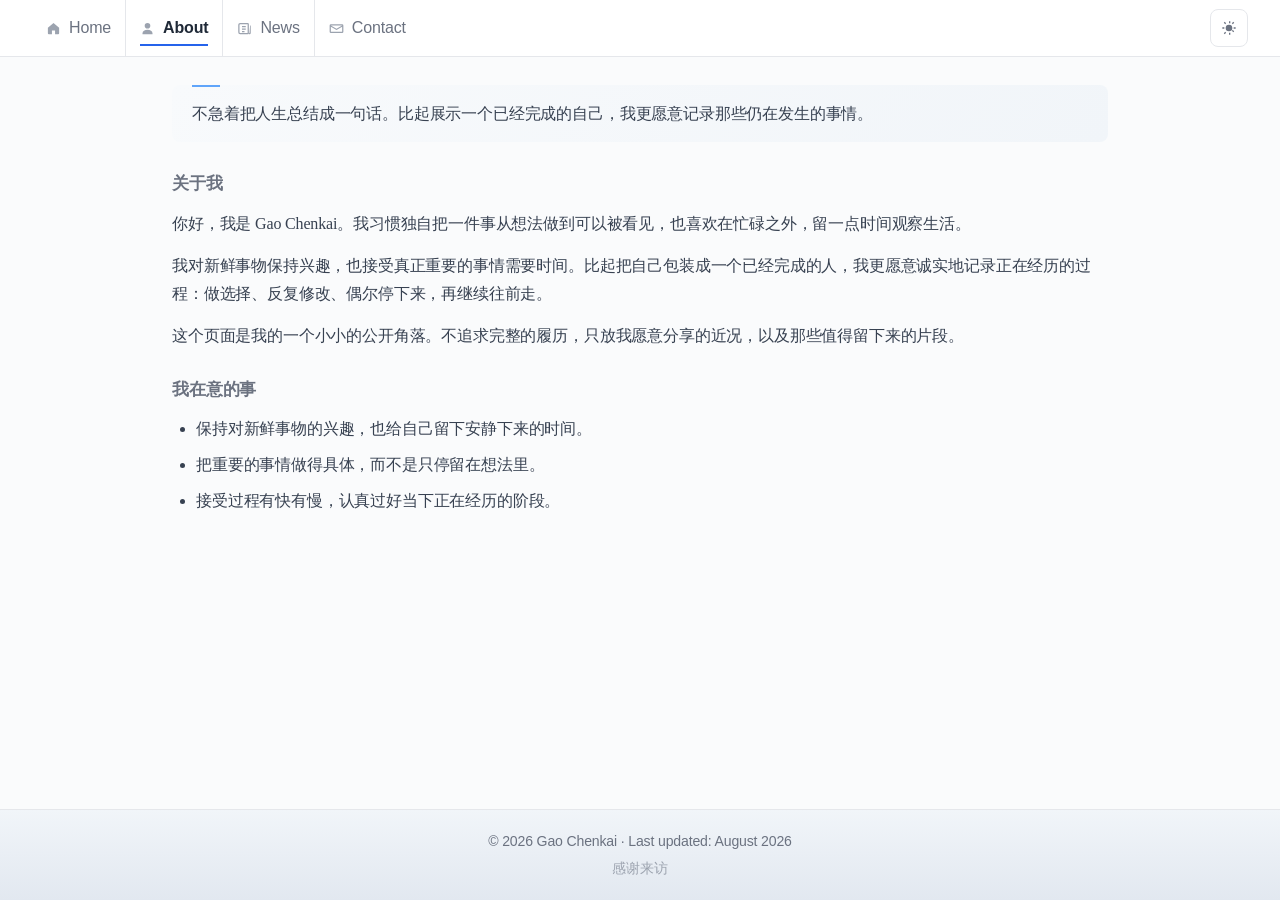
==== about.html @ 9550c08e "feat: add GitHub activity dashboard" ====
<!DOCTYPE html>
<html lang="zh-CN" data-theme="light">
<head>
    <meta charset="UTF-8">
    <meta name="viewport" content="width=device-width, initial-scale=1.0">
    <title>About | Gao Chenkai</title>
    <meta name="description" content="Gao Chenkai 的个人介绍。">
    <link rel="icon" href="images/profile.jpg" type="image/jpeg">
    <link rel="stylesheet" href="profile.css">
</head>
<body>
    <svg class="icon-sprite" aria-hidden="true" focusable="false">
        <symbol id="icon-home" viewBox="0 0 24 24"><path d="M3 10.8 12 3l9 7.8v8.7a1.5 1.5 0 0 1-1.5 1.5h-5v-6h-5v6h-5A1.5 1.5 0 0 1 3 19.5v-8.7Z"/></symbol>
        <symbol id="icon-user" viewBox="0 0 24 24"><path d="M12 12a4.5 4.5 0 1 0 0-9 4.5 4.5 0 0 0 0 9Zm0 2c-4.4 0-8 2.4-8 5.4V21h16v-1.6c0-3-3.6-5.4-8-5.4Z"/></symbol>
        <symbol id="icon-mail" viewBox="0 0 24 24"><path d="M3 5h18a2 2 0 0 1 2 2v10a2 2 0 0 1-2 2H3a2 2 0 0 1-2-2V7a2 2 0 0 1 2-2Zm9 7.2L21 7H3l9 5.2ZM3 9.3V17h18V9.3l-9 5.2-9-5.2Z"/></symbol>
        <symbol id="icon-github" viewBox="0 0 24 24"><path d="M12 2a10 10 0 0 0-3.2 19.5c.5.1.7-.2.7-.5v-1.8c-2.8.6-3.4-1.2-3.4-1.2-.5-1.2-1.1-1.5-1.1-1.5-.9-.6.1-.6.1-.6 1 0 1.5 1 1.5 1 .9 1.5 2.3 1.1 2.9.8.1-.6.4-1.1.7-1.3-2.2-.3-4.5-1.1-4.5-4.9 0-1.1.4-2 1-2.7-.1-.3-.4-1.3.1-2.7 0 0 .8-.3 2.8 1a9.7 9.7 0 0 1 5.1 0c2-1.3 2.8-1 2.8-1 .5 1.4.2 2.4.1 2.7.6.7 1 1.6 1 2.7 0 3.8-2.3 4.6-4.5 4.9.4.3.7.9.7 1.8V21c0 .3.2.6.7.5A10 10 0 0 0 12 2Z"/></symbol>
        <symbol id="icon-news" viewBox="0 0 24 24"><path d="M5 3h12a2 2 0 0 1 2 2v14a2 2 0 0 1-2 2H5a3 3 0 0 1-3-3V6a3 3 0 0 1 3-3Zm0 2a1 1 0 0 0-1 1v12a1 1 0 0 0 1 1h12V5H5Zm3 3h6v2H8V8Zm0 4h6v2H8v-2Zm0 4h4v2H8v-2ZM21 7h1v12a2 2 0 0 1-2 2h-1v-2h1a0 0 0 0 0 0V7h1Z"/></symbol>
        <symbol id="icon-sun" viewBox="0 0 24 24"><path d="M12 7a5 5 0 1 0 0 10 5 5 0 0 0 0-10Zm0-5h2v3h-2V2Zm0 17h2v3h-2v-3ZM2 11h3v2H2v-2Zm17 0h3v2h-3v-2ZM4.2 4.2l1.4-1.4 2.1 2.1-1.4 1.4-2.1-2.1Zm12.1 12.1 1.4-1.4 2.1 2.1-1.4 1.4-2.1-2.1ZM4.2 19.8l2.1-2.1 1.4 1.4-2.1 2.1-1.4-1.4Zm12.1-14.9 2.1-2.1 1.4 1.4-2.1 2.1-1.4-1.4Z"/></symbol>
        <symbol id="icon-moon" viewBox="0 0 24 24"><path d="M20.4 15.2A8.7 8.7 0 0 1 8.8 3.6 9 9 0 1 0 20.4 15.2Z"/></symbol>
        <symbol id="icon-menu" viewBox="0 0 24 24"><path d="M3 5h18v2H3V5Zm0 6h18v2H3v-2Zm0 6h18v2H3v-2Z"/></symbol>
    </svg>

    <header class="masthead">
        <div class="masthead-inner">
            <nav class="site-nav" aria-label="主导航">
                <ul class="nav-links" id="primary-nav">
                    <li><a href="index.html"><svg class="icon" aria-hidden="true"><use href="#icon-home"></use></svg><span>Home</span></a></li>
                    <li><a class="is-active" href="about.html"><svg class="icon" aria-hidden="true"><use href="#icon-user"></use></svg><span>About</span></a></li>
                    <li><a href="news.html"><svg class="icon" aria-hidden="true"><use href="#icon-news"></use></svg><span>News</span></a></li>
                    <li><a href="contact.html"><svg class="icon" aria-hidden="true"><use href="#icon-mail"></use></svg><span>Contact</span></a></li>
                </ul>
                <div class="control-buttons">
                    <button class="control-btn" id="theme-toggle" type="button" aria-label="切换主题" aria-pressed="false"><svg class="icon" aria-hidden="true"><use id="theme-icon" href="#icon-sun"></use></svg></button>
                    <button class="nav-toggle" id="nav-toggle" type="button" aria-label="打开导航" aria-expanded="false" aria-controls="primary-nav"><svg class="icon" aria-hidden="true"><use href="#icon-menu"></use></svg></button>
                </div>
            </nav>
        </div>
    </header>

    <div class="internal-shell">
        <main class="internal-main">
            <div class="internal-callout">不急着把人生总结成一句话。比起展示一个已经完成的自己，我更愿意记录那些仍在发生的事情。</div>
            <section class="internal-section">
                <h1 class="internal-section-title">关于我</h1>
                <p class="internal-copy">你好，我是 Gao Chenkai。我习惯独自把一件事从想法做到可以被看见，也喜欢在忙碌之外，留一点时间观察生活。</p>
                <p class="internal-copy">我对新鲜事物保持兴趣，也接受真正重要的事情需要时间。比起把自己包装成一个已经完成的人，我更愿意诚实地记录正在经历的过程：做选择、反复修改、偶尔停下来，再继续往前走。</p>
                <p class="internal-copy">这个页面是我的一个小小的公开角落。不追求完整的履历，只放我愿意分享的近况，以及那些值得留下来的片段。</p>
            </section>
            <section class="internal-section">
                <h2 class="internal-section-title">我在意的事</h2>
                <ul class="quiet-list">
                    <li>保持对新鲜事物的兴趣，也给自己留下安静下来的时间。</li>
                    <li>把重要的事情做得具体，而不是只停留在想法里。</li>
                    <li>接受过程有快有慢，认真过好当下正在经历的阶段。</li>
                </ul>
            </section>
        </main>
    </div>

    <footer class="footer">
        <p>&copy; 2026 Gao Chenkai · Last updated: August 2026</p>
        <p>感谢来访</p>
    </footer>

    <script src="js/animations.js" defer></script>
</body>
</html>
---- profile.css ----
*, *::before, *::after { box-sizing: border-box; }

:root {
    --body-bg: #fafbfc;
    --masthead-bg: rgba(255, 255, 255, 0.95);
    --footer-bg: linear-gradient(180deg, #f1f5f9 0%, #e2e8f0 100%);
    --surface: #ffffff;
    --news-bg: linear-gradient(135deg, #f8fafc 0%, #f1f5f9 100%);
    --text: #1f2937;
    --body-text: #374151;
    --muted: #6b7280;
    --faint: #9ca3af;
    --link: #1d4ed8;
    --link-hover: #1e40af;
    --border: #e5e7eb;
    --avatar-bg: #ffffff;
    --github-panel: #ffffff;
    --github-subtle: #f6f8fa;
    --github-line: #d0d7de;
    --github-icon: #57606a;
    --contribution-0: #ebedf0;
    --contribution-1: #9be9a8;
    --contribution-2: #40c463;
    --contribution-3: #30a14e;
    --contribution-4: #216e39;
    --shadow-sm: 0 1px 2px rgb(0 0 0 / 0.05);
    --radius: 8px;
}

html[data-theme="dark"] {
    --body-bg: #111827;
    --masthead-bg: rgba(17, 24, 39, 0.96);
    --footer-bg: linear-gradient(180deg, #1f2937 0%, #111827 100%);
    --surface: #1f2937;
    --news-bg: linear-gradient(135deg, #1f2937 0%, #243244 100%);
    --text: #f3f4f6;
    --body-text: #d1d5db;
    --muted: #9ca3af;
    --faint: #6b7280;
    --link: #93c5fd;
    --link-hover: #bfdbfe;
    --border: #374151;
    --avatar-bg: #1f2937;
    --github-panel: #0d1117;
    --github-subtle: #161b22;
    --github-line: #30363d;
    --github-icon: #8b949e;
    --contribution-0: #161b22;
    --contribution-1: #0e4429;
    --contribution-2: #006d32;
    --contribution-3: #26a641;
    --contribution-4: #39d353;
    --shadow-sm: 0 1px 2px rgb(0 0 0 / 0.2);
}

html { scroll-behavior: smooth; }

body {
    min-width: 320px;
    min-height: 100vh;
    margin: 0;
    background: var(--body-bg);
    color: var(--text);
    font-family: "IBM Plex Sans", -apple-system, BlinkMacSystemFont, "Segoe UI", sans-serif;
    font-size: 16px;
    line-height: 1.65;
    letter-spacing: -0.01em;
    display: flex;
    flex-direction: column;
    -webkit-font-smoothing: antialiased;
    transition: background-color 0.2s ease, color 0.2s ease;
}

a {
    color: var(--link);
    text-decoration-thickness: 1px;
    text-underline-offset: 3px;
}

a:hover { color: var(--link-hover); }
button { font: inherit; }

.icon-sprite {
    position: absolute;
    width: 0;
    height: 0;
    overflow: hidden;
}

.icon {
    width: 1em;
    height: 1em;
    flex: 0 0 auto;
    fill: currentColor;
}

.masthead {
    position: sticky;
    top: 0;
    z-index: 10;
    border-bottom: 1px solid var(--border);
    background: var(--masthead-bg);
    backdrop-filter: blur(10px);
    -webkit-backdrop-filter: blur(10px);
    flex: 0 0 auto;
}

.masthead-inner,
.page-shell {
    width: min(calc(100% - 32px), 1216px);
    margin: 0 auto;
}

.site-nav {
    min-height: 56px;
    display: flex;
    align-items: center;
    justify-content: space-between;
}

.nav-links {
    display: flex;
    align-items: stretch;
    min-height: 56px;
    margin: 0;
    padding: 0;
    list-style: none;
}

.nav-links li + li { border-left: 1px solid var(--border); }

.nav-links a {
    position: relative;
    display: inline-flex;
    align-items: center;
    gap: 8px;
    min-height: 56px;
    padding: 0 14px;
    color: var(--muted);
    font-size: 16px;
    text-decoration: none;
    transition: color 0.2s ease;
}

.nav-links a:hover,
.nav-links a.is-active { color: var(--text); }
.nav-links a.is-active { font-weight: 600; }

.nav-links a::after {
    position: absolute;
    right: 14px;
    bottom: 10px;
    left: 14px;
    height: 2px;
    background: #2563eb;
    content: "";
    opacity: 0;
    transform: scaleX(0);
    transform-origin: center;
    transition: transform 0.28s cubic-bezier(0.22, 1, 0.36, 1), opacity 0.2s ease;
}

.nav-links a:hover::after,
.nav-links a.is-active::after {
    opacity: 1;
    transform: scaleX(1);
}

.nav-links .icon { width: 15px; height: 15px; color: var(--faint); }

.control-buttons { display: flex; align-items: center; gap: 8px; }

.control-btn,
.nav-toggle {
    display: inline-flex;
    width: 38px;
    height: 38px;
    align-items: center;
    justify-content: center;
    border: 1px solid var(--border);
    border-radius: var(--radius);
    background: var(--surface);
    color: var(--muted);
    cursor: pointer;
    transition: color 0.2s ease, border-color 0.2s ease, background-color 0.2s ease;
}

.control-btn:hover,
.nav-toggle:hover { border-color: #9ca3af; color: var(--text); }
.nav-toggle { display: none; }

.page-shell {
    display: grid;
    grid-template-columns: 260px minmax(0, 900px);
    gap: 56px;
    padding-top: 48px;
    padding-bottom: 24px;
    flex: 1 0 auto;
}

.sidebar { min-width: 0; }

.avatar {
    display: block;
    width: 200px;
    height: 200px;
    margin: 0 0 14px;
    border: 2px solid var(--border);
    border-radius: 50%;
    background: var(--avatar-bg);
    object-fit: cover;
    filter: none;
}

.profile-name {
    margin: 0;
    color: var(--text);
    font-size: 1.38rem;
    font-weight: 700;
    line-height: 1.25;
}

.profile-role {
    margin: 5px 0 16px;
    color: var(--muted);
    font-size: 0.94rem;
}

.profile-links {
    display: flex;
    flex-direction: column;
    gap: 10px;
    margin: 0;
    padding: 0 0 20px;
    border-bottom: 1px dashed var(--border);
    list-style: none;
}

.profile-links li,
.profile-links a {
    display: flex;
    align-items: center;
    gap: 10px;
    color: var(--body-text);
    font-size: 0.96rem;
    line-height: 1.4;
}

.profile-links a { text-decoration: none; }
.profile-links a:hover { color: var(--link); }
.profile-links .icon { width: 17px; height: 17px; color: var(--muted); }

.page-content { min-width: 0; }
.content-section { scroll-margin-top: 80px; }

.internal-shell {
    width: min(calc(100% - 32px), 936px);
    margin: 0 auto;
    padding: 28px 0 24px;
    flex: 1 0 auto;
}

.internal-main { min-width: 0; }

.internal-callout {
    position: relative;
    margin: 0 0 30px;
    padding: 15px 20px;
    border-radius: var(--radius);
    background: var(--news-bg);
    color: var(--body-text);
    font-family: Lora, Georgia, "Times New Roman", "Songti SC", serif;
    font-size: 1rem;
    line-height: 1.7;
}

.internal-callout::before {
    position: absolute;
    top: 0;
    left: 20px;
    width: 28px;
    height: 2px;
    background: #60a5fa;
    content: "";
}

.internal-section { margin-top: 28px; }

.internal-section-title {
    margin: 0 0 13px;
    color: var(--muted);
    font-size: 1.05rem;
    font-weight: 600;
    line-height: 1.45;
}

.github-dashboard { margin-top: 2px; }

.github-dashboard-header,
.activity-section-heading {
    display: flex;
    align-items: flex-end;
    justify-content: space-between;
    gap: 20px;
}

.github-kicker {
    margin: 0 0 5px;
    color: var(--link);
    font-size: 0.72rem;
    font-weight: 700;
    letter-spacing: 0.14em;
}

.github-dashboard .internal-section-title {
    margin-bottom: 16px;
    color: var(--text);
    font-size: 1.24rem;
}

.github-profile-link {
    margin-bottom: 17px;
    color: var(--muted);
    font-size: 0.82rem;
    text-decoration: none;
}

.github-profile-link:hover { color: var(--link); }

.contribution-card {
    overflow: hidden;
    border: 1px solid var(--github-line);
    border-radius: 7px;
    background: var(--github-panel);
    box-shadow: var(--shadow-sm);
}

.contribution-card-heading {
    display: flex;
    align-items: flex-start;
    justify-content: space-between;
    gap: 16px;
    padding: 17px 19px 0;
}

.contribution-total {
    margin: 0;
    color: var(--text);
    font-size: 1.05rem;
    font-weight: 600;
}

.contribution-caption,
.contribution-updated {
    margin: 3px 0 0;
    color: var(--muted);
    font-size: 0.78rem;
}

.contribution-updated { white-space: nowrap; }

.contribution-calendar-scroll {
    overflow-x: auto;
    padding: 17px 19px 11px;
    scrollbar-color: var(--github-line) transparent;
}

.contribution-calendar { min-width: 730px; }

.contribution-months {
    position: relative;
    display: block;
    min-width: max-content;
    height: 18px;
    margin-left: 32px;
    color: var(--muted);
    font-size: 0.68rem;
    line-height: 14px;
}

.contribution-months span {
    position: absolute;
    top: 0;
    white-space: nowrap;
}

.contribution-calendar-body {
    display: grid;
    grid-template-columns: 24px max-content;
    gap: 8px;
}

.contribution-weekdays {
    display: grid;
    grid-template-rows: repeat(7, 11px);
    gap: 3px;
    color: var(--muted);
    font-size: 0.65rem;
    line-height: 11px;
    text-align: right;
}

.contribution-grid {
    display: grid;
    grid-template-columns: repeat(var(--week-count, 53), 11px);
    grid-template-rows: repeat(7, 11px);
    grid-auto-flow: column;
    gap: 3px;
    min-width: max-content;
}

.contribution-cell {
    width: 11px;
    height: 11px;
    border: 1px solid rgb(27 31 36 / 0.06);
    border-radius: 2px;
    background: var(--contribution-0);
    cursor: default;
    transition: transform 0.16s ease, outline-color 0.16s ease;
}

.contribution-cell[data-level="1"] { background: var(--contribution-1); }
.contribution-cell[data-level="2"] { background: var(--contribution-2); }
.contribution-cell[data-level="3"] { background: var(--contribution-3); }
.contribution-cell[data-level="4"] { background: var(--contribution-4); }

.contribution-cell:hover {
    outline: 2px solid var(--link);
    outline-offset: 1px;
    transform: scale(1.12);
}

.contribution-legend-row {
    display: flex;
    align-items: center;
    justify-content: space-between;
    gap: 16px;
    padding: 0 19px 16px;
    color: var(--muted);
    font-size: 0.74rem;
}

.contribution-legend-row a { color: var(--muted); }
.contribution-legend-row a:hover { color: var(--link); }

.contribution-legend,
.legend-cells {
    display: inline-flex;
    align-items: center;
    gap: 4px;
}

.legend-cells { margin: 0 5px; }

.legend-cells i {
    display: block;
    width: 10px;
    height: 10px;
    border-radius: 2px;
    background: var(--contribution-0);
}

.legend-cells i[data-level="1"] { background: var(--contribution-1); }
.legend-cells i[data-level="2"] { background: var(--contribution-2); }
.legend-cells i[data-level="3"] { background: var(--contribution-3); }
.legend-cells i[data-level="4"] { background: var(--contribution-4); }

.contribution-overview {
    display: grid;
    grid-template-columns: minmax(0, 1.1fr) minmax(300px, 0.9fr);
    gap: 24px;
    padding: 18px 19px 20px;
    border-top: 1px solid var(--github-line);
    background: var(--github-subtle);
}

.overview-copy h2 {
    margin: 0 0 10px;
    color: var(--text);
    font-size: 0.92rem;
    font-weight: 600;
}

.overview-copy p {
    margin: 0;
    color: var(--body-text);
    font-size: 0.86rem;
    line-height: 1.65;
}

.overview-copy a { font-weight: 600; }

.overview-stat-grid {
    display: grid;
    grid-template-columns: repeat(2, minmax(0, 1fr));
    gap: 8px;
}

.overview-stat {
    display: flex;
    flex-direction: column;
    padding: 9px 11px;
    border: 1px solid var(--github-line);
    border-radius: 5px;
    background: var(--github-panel);
}

.overview-stat strong {
    color: var(--text);
    font-size: 1.05rem;
    line-height: 1.2;
}

.overview-stat span {
    margin-top: 3px;
    color: var(--muted);
    font-size: 0.7rem;
}

.activity-section { margin-top: 38px; }

.activity-section-heading {
    align-items: baseline;
    margin-bottom: 11px;
}

.activity-section-title {
    margin: 0;
    color: var(--text);
    font-size: 1.05rem;
    font-weight: 600;
}

.activity-source {
    color: var(--muted);
    font-size: 0.75rem;
}

.activity-timeline {
    position: relative;
    padding: 2px 0 16px 42px;
}

.activity-timeline::before {
    position: absolute;
    top: 20px;
    bottom: 27px;
    left: 14px;
    width: 2px;
    background: var(--github-line);
    content: "";
}

.timeline-loading {
    padding: 18px 0;
    color: var(--muted);
    font-size: 0.88rem;
}

.timeline-month {
    position: relative;
    display: flex;
    align-items: center;
    gap: 12px;
    margin: 18px 0 13px -42px;
    color: var(--muted);
    font-size: 0.76rem;
    font-weight: 600;
}

.timeline-month:first-child { margin-top: 5px; }

.timeline-month::after {
    height: 1px;
    flex: 1;
    background: var(--github-line);
    content: "";
}

.timeline-entry {
    position: relative;
    margin-bottom: 24px;
}

.timeline-marker {
    position: absolute;
    top: 0;
    left: -42px;
    display: inline-flex;
    width: 30px;
    height: 30px;
    align-items: center;
    justify-content: center;
    border: 1px solid var(--github-line);
    border-radius: 50%;
    background: var(--github-subtle);
    color: var(--github-icon);
    font-size: 0.84rem;
    line-height: 1;
}

.timeline-entry-header {
    display: flex;
    align-items: baseline;
    justify-content: space-between;
    gap: 14px;
    min-height: 30px;
}

.timeline-entry-title {
    color: var(--text);
    font-size: 0.93rem;
    font-weight: 600;
    line-height: 1.45;
}

.timeline-entry-title a { color: var(--text); }
.timeline-entry-title a:hover { color: var(--link); }

.timeline-entry-date {
    flex: 0 0 auto;
    color: var(--muted);
    font-size: 0.72rem;
    white-space: nowrap;
}

.timeline-card {
    margin-top: 8px;
    padding: 14px 16px;
    border: 1px solid var(--github-line);
    border-radius: 6px;
    background: var(--github-panel);
}

.timeline-card-title {
    display: inline-block;
    color: var(--link);
    font-size: 0.98rem;
    font-weight: 600;
    line-height: 1.45;
}

.timeline-card-title:hover { color: var(--link-hover); }

.timeline-card-summary {
    display: -webkit-box;
    overflow: hidden;
    margin: 6px 0 0;
    color: var(--muted);
    font-size: 0.8rem;
    line-height: 1.55;
    -webkit-box-orient: vertical;
    -webkit-line-clamp: 2;
}

.timeline-card-meta {
    display: flex;
    flex-wrap: wrap;
    align-items: center;
    gap: 7px;
    margin-top: 10px;
    color: var(--muted);
    font-size: 0.72rem;
}

.timeline-badge {
    display: inline-flex;
    align-items: center;
    min-height: 20px;
    padding: 1px 7px;
    border: 1px solid var(--github-line);
    border-radius: 999px;
    background: var(--github-subtle);
    color: var(--body-text);
    font-size: 0.7rem;
}

.timeline-badge.is-merged { border-color: #8250df; color: #8250df; }
.timeline-badge.is-open { border-color: #1a7f37; color: #1a7f37; }
.timeline-diff-add { color: #1a7f37; }
.timeline-diff-delete { color: #cf222e; }

.timeline-repository-list,
.timeline-summary-list {
    display: flex;
    flex-direction: column;
    gap: 7px;
    margin: 7px 0 0;
    padding: 0;
    list-style: none;
}

.timeline-repository-row,
.timeline-summary-row {
    display: grid;
    grid-template-columns: minmax(0, 1fr) auto minmax(72px, 108px);
    align-items: center;
    gap: 10px;
    color: var(--body-text);
    font-size: 0.78rem;
}

.timeline-repository-row a,
.timeline-summary-row a { overflow: hidden; text-overflow: ellipsis; white-space: nowrap; }

.timeline-repository-count,
.timeline-summary-count {
    color: var(--muted);
    white-space: nowrap;
}

.timeline-repository-bar {
    height: 6px;
    overflow: hidden;
    border-radius: 999px;
    background: var(--github-line);
}

.timeline-repository-bar span {
    display: block;
    height: 100%;
    border-radius: inherit;
    background: #2da44e;
}

.timeline-summary-count strong {
    margin-right: 3px;
    padding: 1px 5px;
    border-radius: 999px;
    background: #8250df;
    color: #fff;
    font-size: 0.68rem;
}

.activity-more {
    display: block;
    width: 100%;
    padding: 9px 12px;
    border: 1px solid var(--github-line);
    border-radius: 6px;
    background: var(--github-panel);
    color: var(--link);
    cursor: pointer;
    font-size: 0.8rem;
    font-weight: 600;
    transition: background-color 0.2s ease, border-color 0.2s ease;
}

.activity-more:hover { border-color: var(--link); background: var(--github-subtle); }

.internal-copy {
    margin: 0;
    color: var(--body-text);
    font-family: Lora, Georgia, "Times New Roman", "Songti SC", serif;
    font-size: 1rem;
    line-height: 1.75;
}

.internal-copy + .internal-copy { margin-top: 14px; }

.quiet-list {
    display: flex;
    flex-direction: column;
    gap: 9px;
    margin: 0;
    padding-left: 24px;
    color: var(--body-text);
    font-family: Lora, Georgia, "Times New Roman", "Songti SC", serif;
    line-height: 1.7;
}

.event-list {
    display: flex;
    flex-direction: column;
    gap: 12px;
    margin: 0;
    padding: 0;
    list-style: none;
}

.event-card {
    display: grid;
    grid-template-columns: 86px minmax(0, 1fr);
    gap: 16px;
    padding: 15px 18px;
    border: 1px solid var(--border);
    border-radius: var(--radius);
    background: var(--news-bg);
    box-shadow: var(--shadow-sm);
}

.event-date {
    color: var(--muted);
    font-size: 0.86rem;
    white-space: nowrap;
}

.event-card p {
    margin: 0;
    color: var(--body-text);
    font-family: Lora, Georgia, "Times New Roman", "Songti SC", serif;
    line-height: 1.7;
}

.intro {
    margin: 0;
    color: var(--body-text);
    font-family: Lora, Georgia, "Times New Roman", "Songti SC", serif;
    font-size: 1.02rem;
    line-height: 1.75;
    letter-spacing: 0.005em;
}

.intro + .intro { margin-top: 14px; }
.intro strong, .intro em { color: var(--text); }
.intro strong { font-weight: 600; }
.closing { margin-top: 18px !important; }

.page-heading {
    margin: 0 0 20px;
    color: var(--muted);
    font-size: 1.2rem;
    font-weight: 500;
    line-height: 1.4;
}

.section-title {
    margin: 30px 0 13px;
    color: var(--muted);
    font-size: 1.15rem;
    font-weight: 500;
    line-height: 1.4;
}

.news-list {
    margin: 0;
    padding: 5px 18px 5px 42px;
    border: 1px solid var(--border);
    border-radius: var(--radius);
    background: var(--news-bg);
    box-shadow: var(--shadow-sm);
    list-style: none;
}

.news-list li {
    position: relative;
    display: grid;
    grid-template-columns: 68px minmax(0, 1fr);
    gap: 0;
    padding: 8px 0;
    color: var(--body-text);
    font-family: Lora, Georgia, "Times New Roman", "Songti SC", serif;
    font-size: 0.95rem;
    line-height: 1.65;
}

.news-list li + li { border-top: 1px dashed var(--border); }

.news-list li::before {
    position: absolute;
    top: 0.82em;
    left: -22px;
    width: 5px;
    height: 5px;
    border-radius: 50%;
    background: var(--muted);
    content: "";
}

.news-date {
    color: var(--muted);
    font-family: "IBM Plex Sans", -apple-system, BlinkMacSystemFont, "Segoe UI", sans-serif;
    font-size: 0.86rem;
    letter-spacing: 0;
    white-space: nowrap;
}

.news-list a { font-weight: 500; }

.contact-list {
    display: flex;
    flex-direction: column;
    gap: 12px;
    margin: 26px 0 0;
    padding: 0;
    list-style: none;
}

.contact-list a {
    display: inline-flex;
    width: fit-content;
    align-items: center;
    gap: 10px;
    padding: 10px 14px;
    border: 1px solid var(--border);
    border-radius: var(--radius);
    background: var(--surface);
    color: var(--body-text);
    text-decoration: none;
    transition: border-color 0.2s ease, color 0.2s ease;
}

.contact-list a:hover { border-color: var(--link); color: var(--link); }
.contact-list .icon { width: 17px; height: 17px; color: var(--muted); }

.footer {
    margin-top: auto;
    flex: 0 0 auto;
    padding: 20px 16px;
    border-top: 1px solid var(--border);
    background: var(--footer-bg);
    color: var(--muted);
    text-align: center;
    font-size: 0.88rem;
}

.footer p { margin: 0; }
.footer p + p { margin-top: 4px; color: var(--faint); }

@media (max-width: 900px) {
    .page-shell { grid-template-columns: 200px minmax(0, 1fr); gap: 32px; }
    .avatar { width: 160px; height: 160px; }
}

@media (max-width: 680px) {
    .masthead-inner,
    .page-shell { width: min(calc(100% - 28px), 560px); }
    .site-nav { position: relative; }
    .nav-toggle { display: inline-flex; }

    .nav-links {
        position: absolute;
        top: 56px;
        right: 0;
        left: 0;
        display: none;
        min-height: 0;
        flex-direction: column;
        border: 1px solid var(--border);
        border-top: 0;
        background: var(--masthead-bg);
        box-shadow: var(--shadow-sm);
    }

    .nav-links.is-open { display: flex; }
    .nav-links li + li { border-top: 1px solid var(--border); border-left: 0; }
    .nav-links a { width: 100%; min-height: 45px; padding: 0 16px; }
    .nav-links a.is-active::after { right: 16px; bottom: 0; left: 16px; }
    .control-buttons { margin-left: auto; margin-right: 8px; }

    .page-shell { display: block; padding-top: 32px; }
    .internal-shell { width: min(calc(100% - 28px), 560px); padding-top: 24px; }
    .sidebar {
        display: grid;
        grid-template-columns: 112px minmax(0, 1fr);
        gap: 18px;
        align-items: center;
        margin-bottom: 34px;
    }

    .avatar { width: 112px; height: 112px; margin: 0; }
    .profile-role { margin-bottom: 11px; }
    .profile-links { gap: 7px; padding-bottom: 0; border-bottom: 0; }
    .profile-links li, .profile-links a { font-size: 0.88rem; }
    .intro { font-size: 1rem; }
    .news-list { padding-left: 35px; }
    .news-list li { grid-template-columns: 58px minmax(0, 1fr); font-size: 0.92rem; }
    .event-card { grid-template-columns: 1fr; gap: 3px; }
    .github-dashboard-header,
    .activity-section-heading { align-items: flex-start; }
    .github-profile-link { margin: -4px 0 14px; }
    .contribution-overview { grid-template-columns: 1fr; }
    .timeline-entry-header { align-items: flex-start; flex-direction: column; gap: 2px; }
}

@media (max-width: 430px) {
    .sidebar { grid-template-columns: 96px minmax(0, 1fr); gap: 14px; }
    .avatar { width: 96px; height: 96px; }
    .profile-name { font-size: 1.2rem; }
    .news-list li { grid-template-columns: 1fr; gap: 2px; }
    .news-date { font-size: 0.8rem; }
    .contribution-card-heading { flex-direction: column; gap: 4px; }
    .contribution-updated { margin-top: 0; }
    .contribution-legend-row { align-items: flex-start; flex-direction: column; gap: 8px; }
    .timeline-repository-row,
    .timeline-summary-row { grid-template-columns: minmax(0, 1fr) auto; }
    .timeline-repository-bar { display: none; }
}

@keyframes page-fade-in {
    from { opacity: 0; transform: translateY(12px); }
    to { opacity: 1; transform: translateY(0); }
}

@keyframes masthead-enter {
    from { opacity: 0; transform: translateY(-10px); }
    to { opacity: 1; transform: translateY(0); }
}

@keyframes sidebar-enter {
    from { opacity: 0; transform: translateX(-18px); }
    to { opacity: 1; transform: translateX(0); }
}

@keyframes page-fade-out {
    from { opacity: 1; transform: translateY(0); }
    to { opacity: 0; transform: translateY(-8px); }
}

body { animation: page-fade-in 0.39s ease both; }
.masthead { animation: masthead-enter 0.31s ease both; }
.page-shell { animation: page-fade-in 0.46s 0.03s ease both; }
.sidebar { animation: sidebar-enter 0.43s 0.07s ease both; }
.page-content { animation: page-fade-in 0.43s 0.1s ease both; }
.news-list, .contact-list { animation: page-fade-in 0.39s 0.19s ease both; }
.footer { animation: page-fade-in 0.39s 0.21s ease both; }
.internal-shell { animation: page-fade-in 0.46s 0.03s ease both; }
.internal-callout { animation: page-fade-in 0.39s 0.1s ease both; }
.internal-section { animation: page-fade-in 0.43s 0.16s ease both; }

body.page-leaving { pointer-events: none; }
body.page-leaving .masthead,
body.page-leaving .page-shell,
body.page-leaving .internal-shell,
body.page-leaving .footer { animation: page-fade-out 0.14s ease both; }

@media (prefers-reduced-motion: reduce) {
    *, *::before, *::after {
        scroll-behavior: auto !important;
        animation: none !important;
        transition-duration: 0.01ms !important;
    }
}
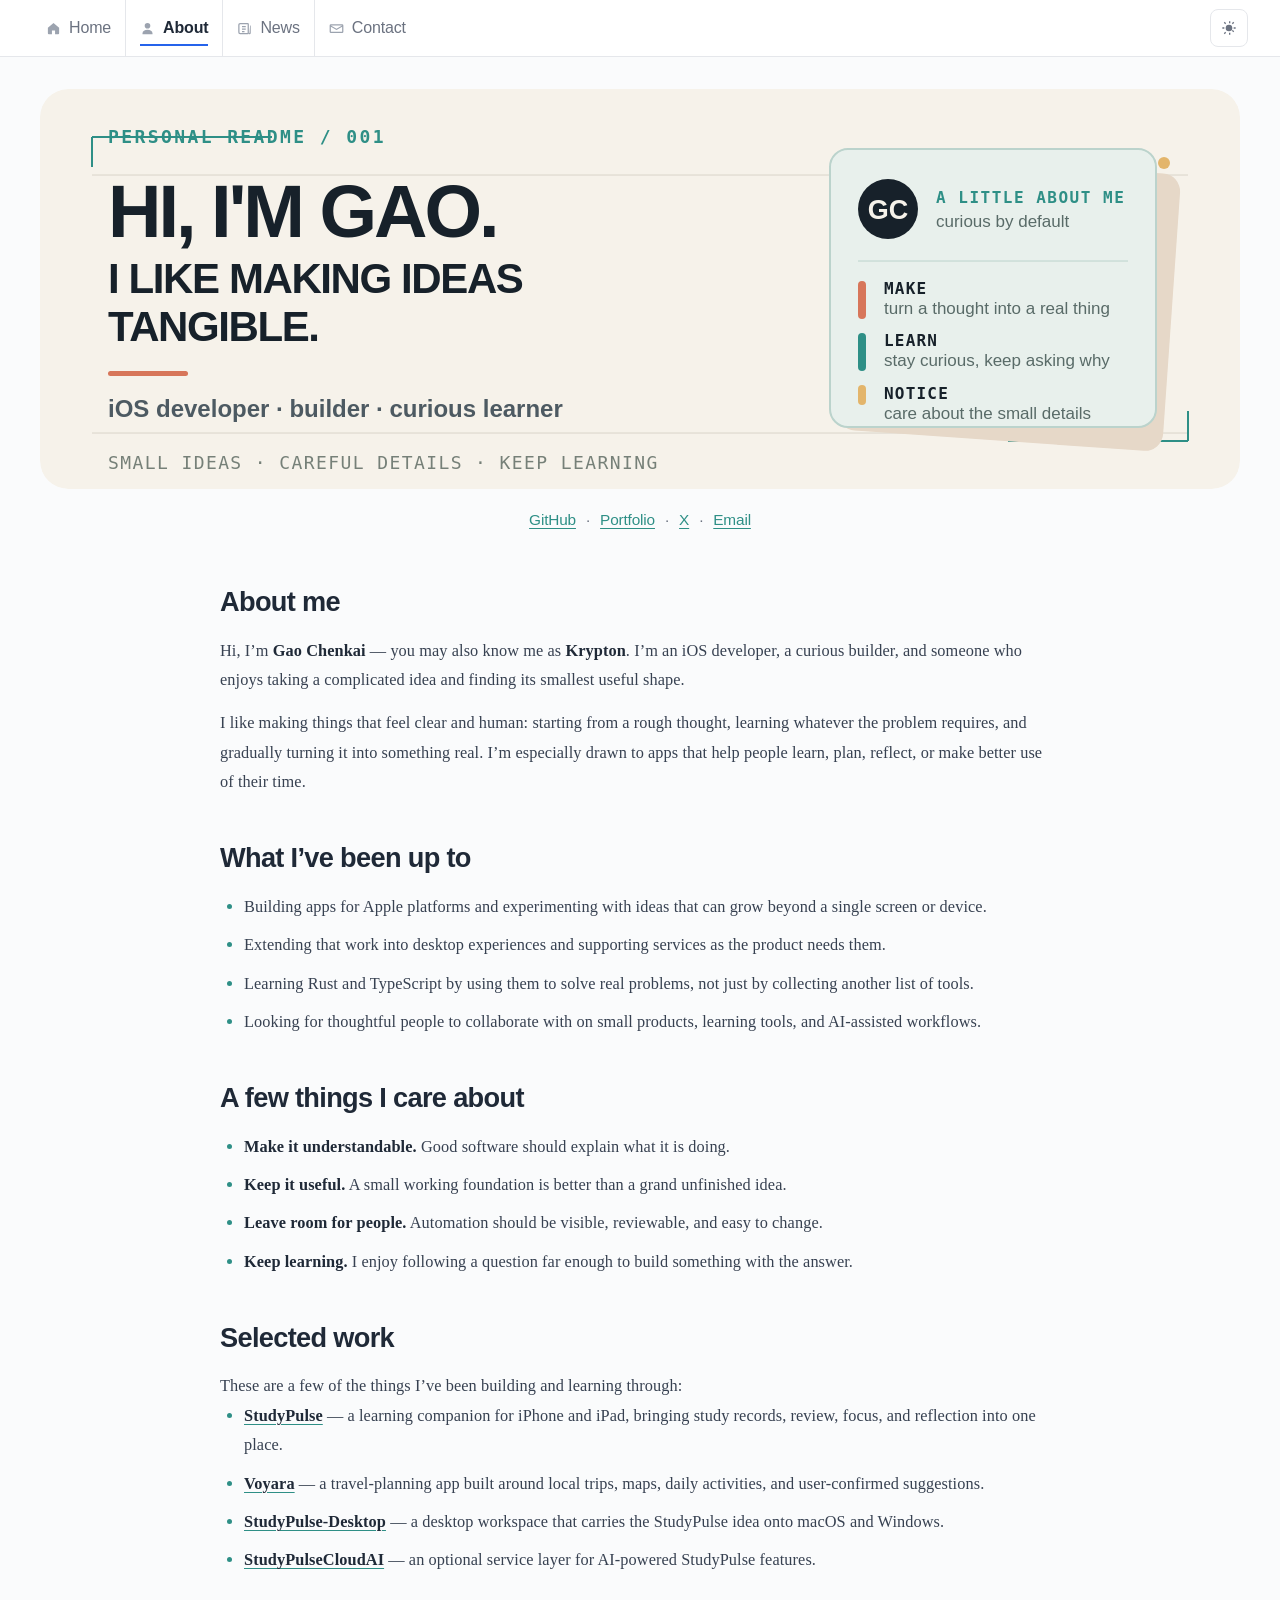
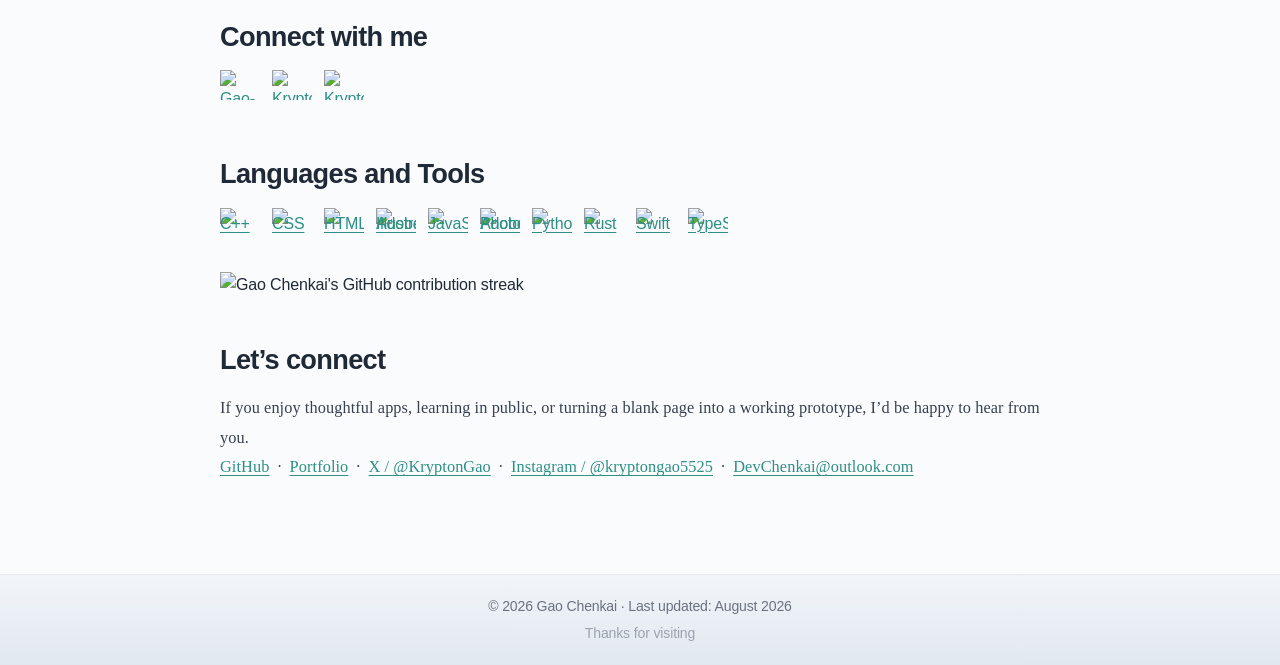
==== commit eee0c3d8: "feat: refresh profile pages in English" ====
--- a/about.html
+++ b/about.html
@@ -1,12 +1,12 @@
 <!DOCTYPE html>
-<html lang="zh-CN" data-theme="light">
+<html lang="en" data-theme="light">
 <head>
     <meta charset="UTF-8">
     <meta name="viewport" content="width=device-width, initial-scale=1.0">
-    <title>About | Gao Chenkai</title>
-    <meta name="description" content="Gao Chenkai 的个人介绍。">
+    <title>Gao Chenkai | iOS developer, builder, and curious learner</title>
+    <meta name="description" content="Gao Chenkai — iOS developer, builder, and curious learner who enjoys making ideas tangible.">
     <link rel="icon" href="images/profile.jpg" type="image/jpeg">
-    <link rel="stylesheet" href="profile.css">
+    <link rel="stylesheet" href="profile.css?v=20260812">
 </head>
 <body>
     <svg class="icon-sprite" aria-hidden="true" focusable="false">
@@ -22,7 +22,7 @@
 
     <header class="masthead">
         <div class="masthead-inner">
-            <nav class="site-nav" aria-label="主导航">
+            <nav class="site-nav" aria-label="Primary navigation">
                 <ul class="nav-links" id="primary-nav">
                     <li><a href="index.html"><svg class="icon" aria-hidden="true"><use href="#icon-home"></use></svg><span>Home</span></a></li>
                     <li><a class="is-active" href="about.html"><svg class="icon" aria-hidden="true"><use href="#icon-user"></use></svg><span>About</span></a></li>
@@ -30,38 +30,113 @@
                     <li><a href="contact.html"><svg class="icon" aria-hidden="true"><use href="#icon-mail"></use></svg><span>Contact</span></a></li>
                 </ul>
                 <div class="control-buttons">
-                    <button class="control-btn" id="theme-toggle" type="button" aria-label="切换主题" aria-pressed="false"><svg class="icon" aria-hidden="true"><use id="theme-icon" href="#icon-sun"></use></svg></button>
-                    <button class="nav-toggle" id="nav-toggle" type="button" aria-label="打开导航" aria-expanded="false" aria-controls="primary-nav"><svg class="icon" aria-hidden="true"><use href="#icon-menu"></use></svg></button>
+                    <button class="control-btn" id="theme-toggle" type="button" aria-label="Toggle theme" aria-pressed="false"><svg class="icon" aria-hidden="true"><use id="theme-icon" href="#icon-sun"></use></svg></button>
+                    <button class="nav-toggle" id="nav-toggle" type="button" aria-label="Open navigation" aria-expanded="false" aria-controls="primary-nav"><svg class="icon" aria-hidden="true"><use href="#icon-menu"></use></svg></button>
                 </div>
             </nav>
         </div>
     </header>
 
-    <div class="internal-shell">
-        <main class="internal-main">
-            <div class="internal-callout">不急着把人生总结成一句话。比起展示一个已经完成的自己，我更愿意记录那些仍在发生的事情。</div>
-            <section class="internal-section">
-                <h1 class="internal-section-title">关于我</h1>
-                <p class="internal-copy">你好，我是 Gao Chenkai。我习惯独自把一件事从想法做到可以被看见，也喜欢在忙碌之外，留一点时间观察生活。</p>
-                <p class="internal-copy">我对新鲜事物保持兴趣，也接受真正重要的事情需要时间。比起把自己包装成一个已经完成的人，我更愿意诚实地记录正在经历的过程：做选择、反复修改、偶尔停下来，再继续往前走。</p>
-                <p class="internal-copy">这个页面是我的一个小小的公开角落。不追求完整的履历，只放我愿意分享的近况，以及那些值得留下来的片段。</p>
-            </section>
-            <section class="internal-section">
-                <h2 class="internal-section-title">我在意的事</h2>
-                <ul class="quiet-list">
-                    <li>保持对新鲜事物的兴趣，也给自己留下安静下来的时间。</li>
-                    <li>把重要的事情做得具体，而不是只停留在想法里。</li>
-                    <li>接受过程有快有慢，认真过好当下正在经历的阶段。</li>
-                </ul>
-            </section>
+    <div class="internal-shell readme-shell">
+        <main class="internal-main readme-main">
+            <article class="readme-content">
+                <h1 class="visually-hidden">Gao Chenkai — iOS developer, builder, and curious learner</h1>
+
+                <img class="readme-hero" src="images/profile-hero.svg" alt="Gao Chenkai — iOS developer, builder, and curious learner who enjoys making ideas tangible." width="1200" height="400">
+
+                <nav class="readme-links" aria-label="Profile links">
+                    <a href="https://github.com/Gao-Chenkai" target="_blank" rel="noopener">GitHub</a>
+                    <span aria-hidden="true">·</span>
+                    <a href="https://gao-chenkai.github.io/" target="_blank" rel="noopener">Portfolio</a>
+                    <span aria-hidden="true">·</span>
+                    <a href="https://x.com/KryptonGao" target="_blank" rel="noopener">X</a>
+                    <span aria-hidden="true">·</span>
+                    <a href="mailto:DevChenkai@outlook.com">Email</a>
+                </nav>
+
+                <section class="readme-section" aria-labelledby="about-me-title">
+                    <h2 class="readme-section-title" id="about-me-title">About me</h2>
+                    <p class="readme-copy">Hi, I’m <strong>Gao Chenkai</strong> — you may also know me as <strong>Krypton</strong>. I’m an iOS developer, a curious builder, and someone who enjoys taking a complicated idea and finding its smallest useful shape.</p>
+                    <p class="readme-copy">I like making things that feel clear and human: starting from a rough thought, learning whatever the problem requires, and gradually turning it into something real. I’m especially drawn to apps that help people learn, plan, reflect, or make better use of their time.</p>
+                </section>
+
+                <section class="readme-section" aria-labelledby="up-to-title">
+                    <h2 class="readme-section-title" id="up-to-title">What I’ve been up to</h2>
+                    <ul class="readme-list">
+                        <li>Building apps for Apple platforms and experimenting with ideas that can grow beyond a single screen or device.</li>
+                        <li>Extending that work into desktop experiences and supporting services as the product needs them.</li>
+                        <li>Learning Rust and TypeScript by using them to solve real problems, not just by collecting another list of tools.</li>
+                        <li>Looking for thoughtful people to collaborate with on small products, learning tools, and AI-assisted workflows.</li>
+                    </ul>
+                </section>
+
+                <section class="readme-section" aria-labelledby="care-title">
+                    <h2 class="readme-section-title" id="care-title">A few things I care about</h2>
+                    <ul class="readme-list">
+                        <li><strong>Make it understandable.</strong> Good software should explain what it is doing.</li>
+                        <li><strong>Keep it useful.</strong> A small working foundation is better than a grand unfinished idea.</li>
+                        <li><strong>Leave room for people.</strong> Automation should be visible, reviewable, and easy to change.</li>
+                        <li><strong>Keep learning.</strong> I enjoy following a question far enough to build something with the answer.</li>
+                    </ul>
+                </section>
+
+                <section class="readme-section" aria-labelledby="work-title">
+                    <h2 class="readme-section-title" id="work-title">Selected work</h2>
+                    <p class="readme-copy">These are a few of the things I’ve been building and learning through:</p>
+                    <ul class="readme-list readme-work-list">
+                        <li><a href="https://github.com/Gao-Chenkai/StudyPulse" target="_blank" rel="noopener"><strong>StudyPulse</strong></a> — a learning companion for iPhone and iPad, bringing study records, review, focus, and reflection into one place.</li>
+                        <li><a href="https://github.com/Gao-Chenkai/Voyara" target="_blank" rel="noopener"><strong>Voyara</strong></a> — a travel-planning app built around local trips, maps, daily activities, and user-confirmed suggestions.</li>
+                        <li><a href="https://github.com/Gao-Chenkai/StudyPulse-Desktop" target="_blank" rel="noopener"><strong>StudyPulse-Desktop</strong></a> — a desktop workspace that carries the StudyPulse idea onto macOS and Windows.</li>
+                        <li><a href="https://github.com/Gao-Chenkai/StudyPulseCloudAI" target="_blank" rel="noopener"><strong>StudyPulseCloudAI</strong></a> — an optional service layer for AI-powered StudyPulse features.</li>
+                    </ul>
+                </section>
+
+                <section class="readme-section" aria-labelledby="connect-title">
+                    <h2 class="readme-section-title" id="connect-title">Connect with me</h2>
+                    <ul class="readme-social-links">
+                        <li><a href="https://github.com/Gao-Chenkai" target="_blank" rel="noopener"><img src="https://raw.githubusercontent.com/rahuldkjain/github-profile-readme-generator/master/src/images/icons/Social/github.svg" alt="Gao-Chenkai on GitHub" width="40" height="30" loading="lazy"></a></li>
+                        <li><a href="https://instagram.com/kryptongao5525" target="_blank" rel="noopener"><img src="https://raw.githubusercontent.com/rahuldkjain/github-profile-readme-generator/master/src/images/icons/Social/instagram.svg" alt="Krypton5525 on Instagram" width="40" height="30" loading="lazy"></a></li>
+                        <li><a href="https://x.com/KryptonGao" target="_blank" rel="noopener"><img src="https://raw.githubusercontent.com/rahuldkjain/github-profile-readme-generator/master/src/images/icons/Social/twitter.svg" alt="KryptonGao on X" width="40" height="30" loading="lazy"></a></li>
+                    </ul>
+                </section>
+
+                <section class="readme-section" aria-labelledby="tools-title">
+                    <h2 class="readme-section-title" id="tools-title">Languages and Tools</h2>
+                    <ul class="readme-tools" aria-label="Languages and tools">
+                        <li><a href="https://isocpp.org/" target="_blank" rel="noopener" title="C++"><img src="https://skillicons.dev/icons?i=cpp" alt="C++" width="40" height="40" loading="lazy"></a></li>
+                        <li><a href="https://developer.mozilla.org/en-US/docs/Web/CSS" target="_blank" rel="noopener" title="CSS"><img src="https://skillicons.dev/icons?i=css" alt="CSS" width="40" height="40" loading="lazy"></a></li>
+                        <li><a href="https://developer.mozilla.org/en-US/docs/Web/HTML" target="_blank" rel="noopener" title="HTML"><img src="https://skillicons.dev/icons?i=html" alt="HTML" width="40" height="40" loading="lazy"></a></li>
+                        <li><a href="https://www.adobe.com/products/illustrator.html" target="_blank" rel="noopener" title="Adobe Illustrator"><img src="https://skillicons.dev/icons?i=ai" alt="Adobe Illustrator" width="40" height="40" loading="lazy"></a></li>
+                        <li><a href="https://developer.mozilla.org/en-US/docs/Web/JavaScript" target="_blank" rel="noopener" title="JavaScript"><img src="https://skillicons.dev/icons?i=js" alt="JavaScript" width="40" height="40" loading="lazy"></a></li>
+                        <li><a href="https://www.adobe.com/products/photoshop.html" target="_blank" rel="noopener" title="Adobe Photoshop"><img src="https://skillicons.dev/icons?i=ps" alt="Adobe Photoshop" width="40" height="40" loading="lazy"></a></li>
+                        <li><a href="https://www.python.org/" target="_blank" rel="noopener" title="Python"><img src="https://skillicons.dev/icons?i=py" alt="Python" width="40" height="40" loading="lazy"></a></li>
+                        <li><a href="https://www.rust-lang.org/" target="_blank" rel="noopener" title="Rust"><img src="https://skillicons.dev/icons?i=rust" alt="Rust" width="40" height="40" loading="lazy"></a></li>
+                        <li><a href="https://www.swift.org/" target="_blank" rel="noopener" title="Swift"><img src="https://skillicons.dev/icons?i=swift" alt="Swift" width="40" height="40" loading="lazy"></a></li>
+                        <li><a href="https://www.typescriptlang.org/" target="_blank" rel="noopener" title="TypeScript"><img src="https://skillicons.dev/icons?i=ts" alt="TypeScript" width="40" height="40" loading="lazy"></a></li>
+                    </ul>
+                    <p class="readme-streak"><img src="https://github-readme-streak-stats.herokuapp.com/?user=Gao-Chenkai" alt="Gao Chenkai's GitHub contribution streak" loading="lazy"></p>
+                </section>
+
+                <section class="readme-section" aria-labelledby="lets-connect-title">
+                    <h2 class="readme-section-title" id="lets-connect-title">Let’s connect</h2>
+                    <p class="readme-copy">If you enjoy thoughtful apps, learning in public, or turning a blank page into a working prototype, I’d be happy to hear from you.</p>
+                    <p class="readme-link-line">
+                        <a href="https://github.com/Gao-Chenkai" target="_blank" rel="noopener">GitHub</a><span aria-hidden="true">·</span>
+                        <a href="https://gao-chenkai.github.io/" target="_blank" rel="noopener">Portfolio</a><span aria-hidden="true">·</span>
+                        <a href="https://x.com/KryptonGao" target="_blank" rel="noopener">X / @KryptonGao</a><span aria-hidden="true">·</span>
+                        <a href="https://instagram.com/kryptongao5525" target="_blank" rel="noopener">Instagram / @kryptongao5525</a><span aria-hidden="true">·</span>
+                        <a href="mailto:DevChenkai@outlook.com">DevChenkai@outlook.com</a>
+                    </p>
+                </section>
+            </article>
         </main>
     </div>
 
     <footer class="footer">
         <p>&copy; 2026 Gao Chenkai · Last updated: August 2026</p>
-        <p>感谢来访</p>
+        <p>Thanks for visiting</p>
     </footer>
 
-    <script src="js/animations.js" defer></script>
+    <script src="js/animations.js?v=20260812" defer></script>
 </body>
 </html>
--- a/profile.css
+++ b/profile.css
@@ -262,6 +262,177 @@
 
 .internal-main { min-width: 0; }
 
+.visually-hidden {
+    position: absolute;
+    width: 1px;
+    height: 1px;
+    padding: 0;
+    margin: -1px;
+    overflow: hidden;
+    clip: rect(0, 0, 0, 0);
+    white-space: nowrap;
+    border: 0;
+}
+
+.readme-shell {
+    width: min(calc(100% - 32px), 1200px);
+    padding: 32px 0 48px;
+}
+
+.readme-content {
+    --readme-accent: #2e8f86;
+    width: 100%;
+}
+
+.readme-hero {
+    display: block;
+    width: 100%;
+    height: auto;
+    border-radius: 28px;
+}
+
+.readme-links {
+    display: flex;
+    align-items: center;
+    justify-content: center;
+    flex-wrap: wrap;
+    gap: 0 10px;
+    margin: 18px 0 52px;
+    color: var(--muted);
+    font-size: 0.96rem;
+}
+
+.readme-content a {
+    color: var(--readme-accent);
+}
+
+.readme-content a:hover {
+    color: #d7765a;
+}
+
+.readme-section {
+    width: min(100%, 840px);
+    margin: 0 auto 44px;
+    scroll-margin-top: 80px;
+}
+
+.readme-section-title {
+    margin: 0 0 16px;
+    color: var(--text);
+    font-family: "IBM Plex Sans", -apple-system, BlinkMacSystemFont, "Segoe UI", sans-serif;
+    font-size: clamp(1.4rem, 2.4vw, 1.7rem);
+    font-weight: 700;
+    line-height: 1.3;
+    letter-spacing: -0.025em;
+}
+
+.readme-copy,
+.readme-list,
+.readme-link-line {
+    color: var(--body-text);
+    font-family: Lora, Georgia, "Times New Roman", "Songti SC", serif;
+    font-size: 1.02rem;
+    line-height: 1.8;
+    letter-spacing: 0.005em;
+}
+
+.readme-copy {
+    margin: 0;
+}
+
+.readme-copy + .readme-copy {
+    margin-top: 14px;
+}
+
+.readme-copy strong,
+.readme-list strong {
+    color: var(--text);
+    font-weight: 600;
+}
+
+.readme-list {
+    margin: 0;
+    padding-left: 1.5rem;
+}
+
+.readme-list li + li {
+    margin-top: 9px;
+}
+
+.readme-list li::marker {
+    color: var(--readme-accent);
+    font-weight: 700;
+}
+
+.readme-work-list a {
+    font-weight: 600;
+}
+
+.readme-social-links,
+.readme-tools {
+    display: flex;
+    flex-wrap: wrap;
+    align-items: center;
+    margin: 0;
+    padding: 0;
+    list-style: none;
+}
+
+.readme-social-links {
+    gap: 12px;
+}
+
+.readme-social-links a {
+    display: inline-flex;
+    align-items: center;
+    min-height: 30px;
+}
+
+.readme-social-links img {
+    display: block;
+    width: 40px;
+    height: 30px;
+}
+
+.readme-tools {
+    gap: 12px;
+}
+
+.readme-tools a {
+    display: block;
+    line-height: 0;
+    transition: transform 0.2s ease;
+}
+
+.readme-tools a:hover {
+    transform: translateY(-2px);
+}
+
+.readme-tools img {
+    display: block;
+    width: 40px;
+    height: 40px;
+}
+
+.readme-streak {
+    max-width: 100%;
+    margin: 24px 0 0;
+    overflow-x: auto;
+}
+
+.readme-streak img {
+    display: block;
+    max-width: 100%;
+    height: auto;
+}
+
+.readme-link-line {
+    display: flex;
+    flex-wrap: wrap;
+    gap: 0 8px;
+    margin: 0;
+}
+
 .internal-callout {
     position: relative;
     margin: 0 0 30px;
@@ -950,6 +1121,13 @@
 
     .page-shell { display: block; padding-top: 32px; }
     .internal-shell { width: min(calc(100% - 28px), 560px); padding-top: 24px; }
+    .readme-shell { padding-top: 24px; padding-bottom: 36px; }
+    .readme-hero { border-radius: 18px; }
+    .readme-links { margin-bottom: 40px; }
+    .readme-section { margin-bottom: 36px; }
+    .readme-copy,
+    .readme-list,
+    .readme-link-line { font-size: 1rem; line-height: 1.75; }
     .sidebar {
         display: grid;
         grid-template-columns: 112px minmax(0, 1fr);
@@ -979,6 +1157,8 @@
     .profile-name { font-size: 1.2rem; }
     .news-list li { grid-template-columns: 1fr; gap: 2px; }
     .news-date { font-size: 0.8rem; }
+    .readme-hero { border-radius: 14px; }
+    .readme-tools { gap: 10px; }
     .contribution-card-heading { flex-direction: column; gap: 4px; }
     .contribution-updated { margin-top: 0; }
     .contribution-legend-row { align-items: flex-start; flex-direction: column; gap: 8px; }
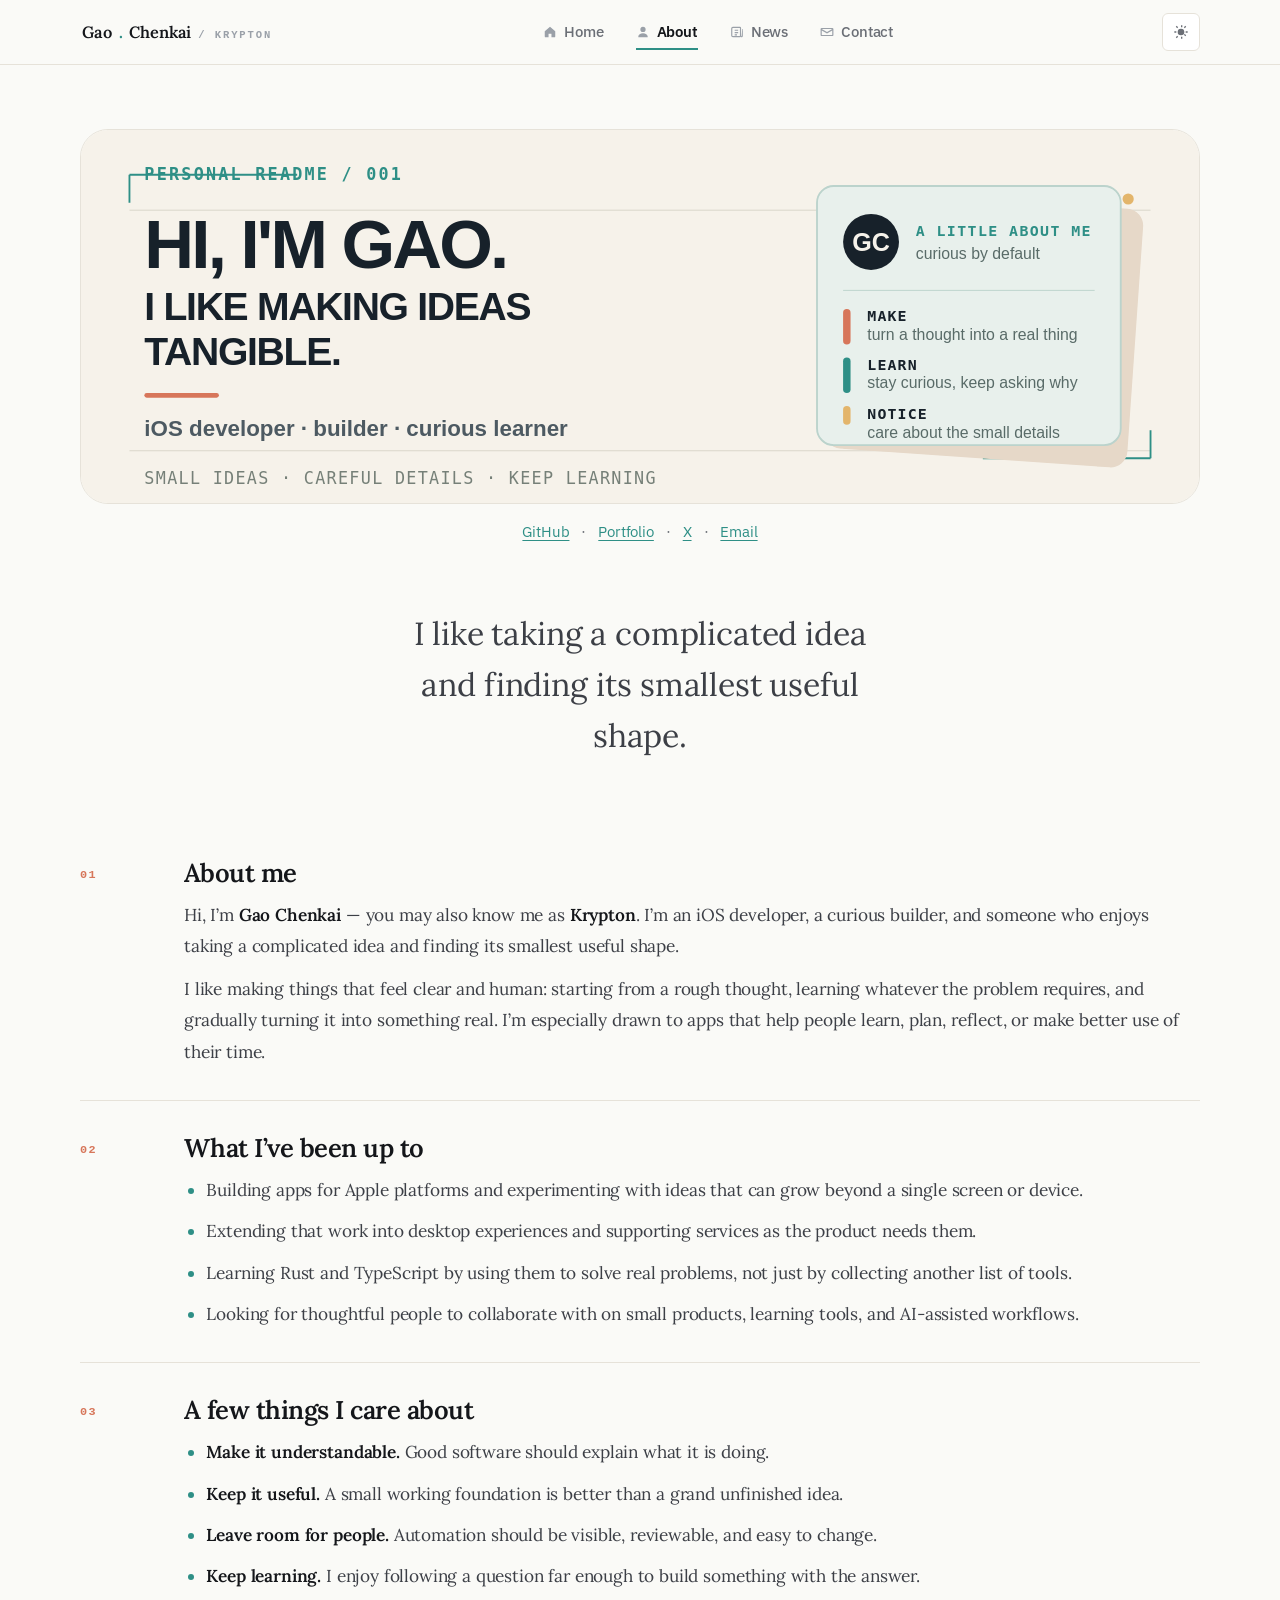
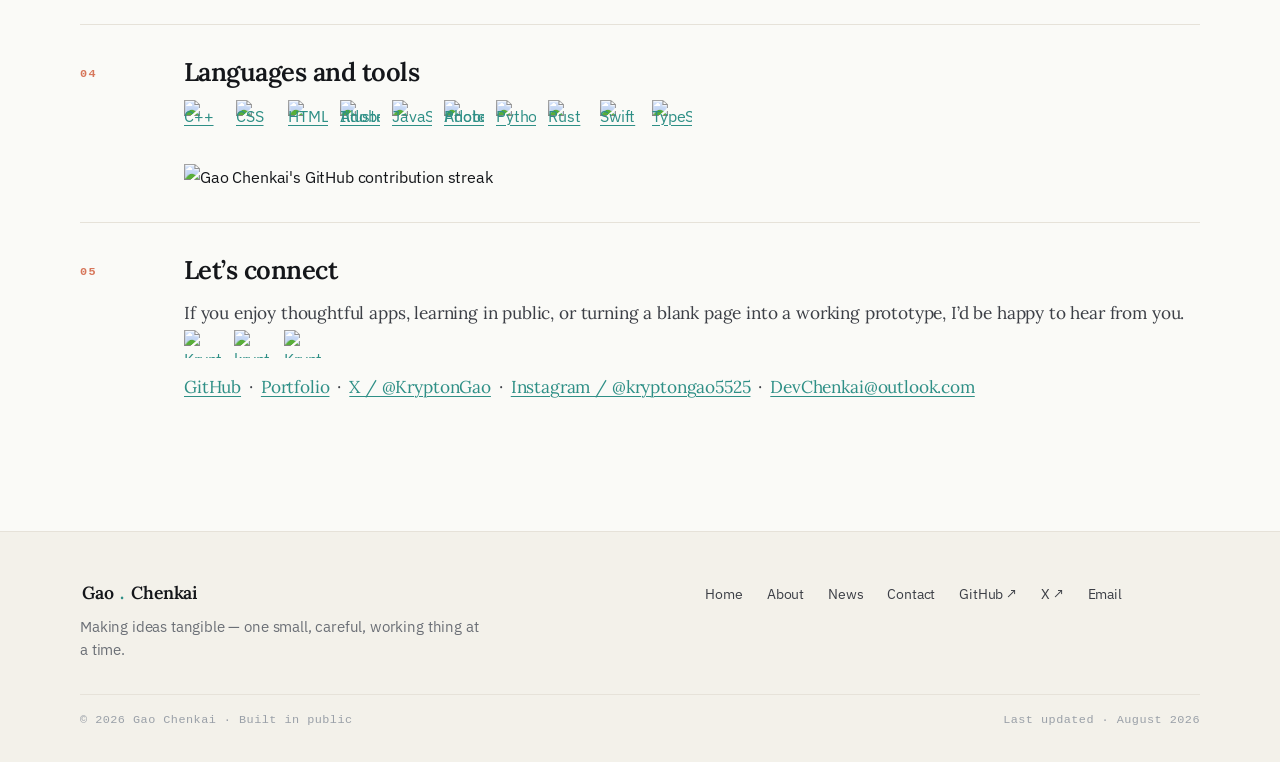
==== commit 7f6472c8: "feat: redesign personal site with editorial design system Rebuild the four pages around a calm, edit" ====
--- a/about.html
+++ b/about.html
@@ -3,10 +3,25 @@
 <head>
     <meta charset="UTF-8">
     <meta name="viewport" content="width=device-width, initial-scale=1.0">
-    <title>Gao Chenkai | iOS developer, builder, and curious learner</title>
-    <meta name="description" content="Gao Chenkai — iOS developer, builder, and curious learner who enjoys making ideas tangible.">
+    <title>About — Gao Chenkai, iOS developer & builder</title>
+    <meta name="description" content="About Gao Chenkai (Krypton) — an iOS developer, builder, and curious learner. What I’m doing, what I care about, and the tools I use.">
+    <meta name="author" content="Gao Chenkai">
+    <meta name="theme-color" content="#FAFAF7" media="(prefers-color-scheme: light)">
+    <meta name="theme-color" content="#0E1014" media="(prefers-color-scheme: dark)">
+
+    <meta property="og:type" content="profile">
+    <meta property="og:title" content="About — Gao Chenkai">
+    <meta property="og:description" content="iOS developer, builder, and curious learner. What I’m doing, what I care about, and the tools I use.">
+    <meta property="og:image" content="images/profile-hero.svg">
+    <meta property="og:url" content="https://gao-chenkai.github.io/about.html">
+
     <link rel="icon" href="images/profile.jpg" type="image/jpeg">
-    <link rel="stylesheet" href="profile.css?v=20260812">
+    <link rel="canonical" href="https://gao-chenkai.github.io/about.html">
+
+    <link rel="preconnect" href="https://fonts.googleapis.com">
+    <link rel="preconnect" href="https://fonts.gstatic.com" crossorigin>
+    <link href="https://fonts.googleapis.com/css2?family=IBM+Plex+Sans:wght@400;500;600;700&family=Lora:ital,wght@0,400;0,500;0,600;0,700;1,400&display=swap" rel="stylesheet">
+    <link rel="stylesheet" href="profile.css?v=20260824">
 </head>
 <body>
     <svg class="icon-sprite" aria-hidden="true" focusable="false">
@@ -18,11 +33,17 @@
         <symbol id="icon-sun" viewBox="0 0 24 24"><path d="M12 7a5 5 0 1 0 0 10 5 5 0 0 0 0-10Zm0-5h2v3h-2V2Zm0 17h2v3h-2v-3ZM2 11h3v2H2v-2Zm17 0h3v2h-3v-2ZM4.2 4.2l1.4-1.4 2.1 2.1-1.4 1.4-2.1-2.1Zm12.1 12.1 1.4-1.4 2.1 2.1-1.4 1.4-2.1-2.1ZM4.2 19.8l2.1-2.1 1.4 1.4-2.1 2.1-1.4-1.4Zm12.1-14.9 2.1-2.1 1.4 1.4-2.1 2.1-1.4-1.4Z"/></symbol>
         <symbol id="icon-moon" viewBox="0 0 24 24"><path d="M20.4 15.2A8.7 8.7 0 0 1 8.8 3.6 9 9 0 1 0 20.4 15.2Z"/></symbol>
         <symbol id="icon-menu" viewBox="0 0 24 24"><path d="M3 5h18v2H3V5Zm0 6h18v2H3v-2Zm0 6h18v2H3v-2Z"/></symbol>
+        <symbol id="icon-arrow" viewBox="0 0 24 24"><path d="M7 17 17 7M17 7H9M17 7v8" fill="none" stroke="currentColor" stroke-width="2" stroke-linecap="round" stroke-linejoin="round"/></symbol>
     </svg>
+
+    <div class="scroll-progress" aria-hidden="true"></div>
 
     <header class="masthead">
         <div class="masthead-inner">
             <nav class="site-nav" aria-label="Primary navigation">
+                <a class="wordmark" href="index.html" aria-label="Gao Chenkai — home">
+                    Gao<b>.</b>Chenkai <span>/ Krypton</span>
+                </a>
                 <ul class="nav-links" id="primary-nav">
                     <li><a href="index.html"><svg class="icon" aria-hidden="true"><use href="#icon-home"></use></svg><span>Home</span></a></li>
                     <li><a class="is-active" href="about.html"><svg class="icon" aria-hidden="true"><use href="#icon-user"></use></svg><span>About</span></a></li>
@@ -37,15 +58,15 @@
         </div>
     </header>
 
-    <div class="internal-shell readme-shell">
-        <main class="internal-main readme-main">
+    <div class="readme-shell">
+        <main class="readme-main">
             <article class="readme-content">
                 <h1 class="visually-hidden">Gao Chenkai — iOS developer, builder, and curious learner</h1>
 
-                <img class="readme-hero" src="images/profile-hero.svg" alt="Gao Chenkai — iOS developer, builder, and curious learner who enjoys making ideas tangible." width="1200" height="400">
+                <img class="readme-hero" src="images/profile-hero.svg" alt="Editorial profile card: Gao Chenkai — iOS developer who likes making ideas tangible." width="1200" height="400" data-reveal>
 
-                <nav class="readme-links" aria-label="Profile links">
-                    <a href="https://github.com/Gao-Chenkai" target="_blank" rel="noopener">GitHub</a>
+                <nav class="readme-links" aria-label="Profile links" data-reveal>
+                    <a href="https://github.com/KryptonGao" target="_blank" rel="noopener">GitHub</a>
                     <span aria-hidden="true">·</span>
                     <a href="https://gao-chenkai.github.io/" target="_blank" rel="noopener">Portfolio</a>
                     <span aria-hidden="true">·</span>
@@ -54,89 +75,110 @@
                     <a href="mailto:DevChenkai@outlook.com">Email</a>
                 </nav>
 
-                <section class="readme-section" aria-labelledby="about-me-title">
-                    <h2 class="readme-section-title" id="about-me-title">About me</h2>
-                    <p class="readme-copy">Hi, I’m <strong>Gao Chenkai</strong> — you may also know me as <strong>Krypton</strong>. I’m an iOS developer, a curious builder, and someone who enjoys taking a complicated idea and finding its smallest useful shape.</p>
-                    <p class="readme-copy">I like making things that feel clear and human: starting from a rough thought, learning whatever the problem requires, and gradually turning it into something real. I’m especially drawn to apps that help people learn, plan, reflect, or make better use of their time.</p>
-                </section>
+                <p class="lead" data-reveal style="font-size:clamp(1.4rem,3vw,2rem);max-width:24ch;margin:0 auto var(--space-8);text-align:center;">I like taking a complicated idea and finding its smallest useful shape.</p>
 
-                <section class="readme-section" aria-labelledby="up-to-title">
-                    <h2 class="readme-section-title" id="up-to-title">What I’ve been up to</h2>
-                    <ul class="readme-list">
-                        <li>Building apps for Apple platforms and experimenting with ideas that can grow beyond a single screen or device.</li>
-                        <li>Extending that work into desktop experiences and supporting services as the product needs them.</li>
-                        <li>Learning Rust and TypeScript by using them to solve real problems, not just by collecting another list of tools.</li>
-                        <li>Looking for thoughtful people to collaborate with on small products, learning tools, and AI-assisted workflows.</li>
-                    </ul>
-                </section>
+                <div data-reveal-stagger>
+                    <section class="about-block" aria-labelledby="about-me-title">
+                        <span class="about-block-num">01</span>
+                        <div>
+                            <h2 id="about-me-title">About me</h2>
+                            <p class="readme-copy">Hi, I’m <strong>Gao Chenkai</strong> — you may also know me as <strong>Krypton</strong>. I’m an iOS developer, a curious builder, and someone who enjoys taking a complicated idea and finding its smallest useful shape.</p>
+                            <p class="readme-copy">I like making things that feel clear and human: starting from a rough thought, learning whatever the problem requires, and gradually turning it into something real. I’m especially drawn to apps that help people learn, plan, reflect, or make better use of their time.</p>
+                        </div>
+                    </section>
 
-                <section class="readme-section" aria-labelledby="care-title">
-                    <h2 class="readme-section-title" id="care-title">A few things I care about</h2>
-                    <ul class="readme-list">
-                        <li><strong>Make it understandable.</strong> Good software should explain what it is doing.</li>
-                        <li><strong>Keep it useful.</strong> A small working foundation is better than a grand unfinished idea.</li>
-                        <li><strong>Leave room for people.</strong> Automation should be visible, reviewable, and easy to change.</li>
-                        <li><strong>Keep learning.</strong> I enjoy following a question far enough to build something with the answer.</li>
-                    </ul>
-                </section>
+                    <section class="about-block" aria-labelledby="up-to-title">
+                        <span class="about-block-num">02</span>
+                        <div>
+                            <h2 id="up-to-title">What I’ve been up to</h2>
+                            <ul class="readme-list">
+                                <li>Building apps for Apple platforms and experimenting with ideas that can grow beyond a single screen or device.</li>
+                                <li>Extending that work into desktop experiences and supporting services as the product needs them.</li>
+                                <li>Learning Rust and TypeScript by using them to solve real problems, not just by collecting another list of tools.</li>
+                                <li>Looking for thoughtful people to collaborate with on small products, learning tools, and AI-assisted workflows.</li>
+                            </ul>
+                        </div>
+                    </section>
 
-                <section class="readme-section" aria-labelledby="work-title">
-                    <h2 class="readme-section-title" id="work-title">Selected work</h2>
-                    <p class="readme-copy">These are a few of the things I’ve been building and learning through:</p>
-                    <ul class="readme-list readme-work-list">
-                        <li><a href="https://github.com/Gao-Chenkai/StudyPulse" target="_blank" rel="noopener"><strong>StudyPulse</strong></a> — a learning companion for iPhone and iPad, bringing study records, review, focus, and reflection into one place.</li>
-                        <li><a href="https://github.com/Gao-Chenkai/Voyara" target="_blank" rel="noopener"><strong>Voyara</strong></a> — a travel-planning app built around local trips, maps, daily activities, and user-confirmed suggestions.</li>
-                        <li><a href="https://github.com/Gao-Chenkai/StudyPulse-Desktop" target="_blank" rel="noopener"><strong>StudyPulse-Desktop</strong></a> — a desktop workspace that carries the StudyPulse idea onto macOS and Windows.</li>
-                        <li><a href="https://github.com/Gao-Chenkai/StudyPulseCloudAI" target="_blank" rel="noopener"><strong>StudyPulseCloudAI</strong></a> — an optional service layer for AI-powered StudyPulse features.</li>
-                    </ul>
-                </section>
+                    <section class="about-block" aria-labelledby="care-title">
+                        <span class="about-block-num">03</span>
+                        <div>
+                            <h2 id="care-title">A few things I care about</h2>
+                            <ul class="readme-list">
+                                <li><strong>Make it understandable.</strong> Good software should explain what it is doing.</li>
+                                <li><strong>Keep it useful.</strong> A small working foundation is better than a grand unfinished idea.</li>
+                                <li><strong>Leave room for people.</strong> Automation should be visible, reviewable, and easy to change.</li>
+                                <li><strong>Keep learning.</strong> I enjoy following a question far enough to build something with the answer.</li>
+                            </ul>
+                        </div>
+                    </section>
 
-                <section class="readme-section" aria-labelledby="connect-title">
-                    <h2 class="readme-section-title" id="connect-title">Connect with me</h2>
-                    <ul class="readme-social-links">
-                        <li><a href="https://github.com/Gao-Chenkai" target="_blank" rel="noopener"><img src="https://raw.githubusercontent.com/rahuldkjain/github-profile-readme-generator/master/src/images/icons/Social/github.svg" alt="Gao-Chenkai on GitHub" width="40" height="30" loading="lazy"></a></li>
-                        <li><a href="https://instagram.com/kryptongao5525" target="_blank" rel="noopener"><img src="https://raw.githubusercontent.com/rahuldkjain/github-profile-readme-generator/master/src/images/icons/Social/instagram.svg" alt="Krypton5525 on Instagram" width="40" height="30" loading="lazy"></a></li>
-                        <li><a href="https://x.com/KryptonGao" target="_blank" rel="noopener"><img src="https://raw.githubusercontent.com/rahuldkjain/github-profile-readme-generator/master/src/images/icons/Social/twitter.svg" alt="KryptonGao on X" width="40" height="30" loading="lazy"></a></li>
-                    </ul>
-                </section>
+                    <section class="about-block" aria-labelledby="tools-title">
+                        <span class="about-block-num">04</span>
+                        <div>
+                            <h2 id="tools-title">Languages and tools</h2>
+                            <ul class="readme-tools" aria-label="Languages and tools">
+                                <li><a href="https://isocpp.org/" target="_blank" rel="noopener" title="C++"><img src="https://skillicons.dev/icons?i=cpp" alt="C++" width="40" height="40" loading="lazy"></a></li>
+                                <li><a href="https://developer.mozilla.org/en-US/docs/Web/CSS" target="_blank" rel="noopener" title="CSS"><img src="https://skillicons.dev/icons?i=css" alt="CSS" width="40" height="40" loading="lazy"></a></li>
+                                <li><a href="https://developer.mozilla.org/en-US/docs/Web/HTML" target="_blank" rel="noopener" title="HTML"><img src="https://skillicons.dev/icons?i=html" alt="HTML" width="40" height="40" loading="lazy"></a></li>
+                                <li><a href="https://www.adobe.com/products/illustrator.html" target="_blank" rel="noopener" title="Adobe Illustrator"><img src="https://skillicons.dev/icons?i=ai" alt="Adobe Illustrator" width="40" height="40" loading="lazy"></a></li>
+                                <li><a href="https://developer.mozilla.org/en-US/docs/Web/JavaScript" target="_blank" rel="noopener" title="JavaScript"><img src="https://skillicons.dev/icons?i=js" alt="JavaScript" width="40" height="40" loading="lazy"></a></li>
+                                <li><a href="https://www.adobe.com/products/photoshop.html" target="_blank" rel="noopener" title="Adobe Photoshop"><img src="https://skillicons.dev/icons?i=ps" alt="Adobe Photoshop" width="40" height="40" loading="lazy"></a></li>
+                                <li><a href="https://www.python.org/" target="_blank" rel="noopener" title="Python"><img src="https://skillicons.dev/icons?i=py" alt="Python" width="40" height="40" loading="lazy"></a></li>
+                                <li><a href="https://www.rust-lang.org/" target="_blank" rel="noopener" title="Rust"><img src="https://skillicons.dev/icons?i=rust" alt="Rust" width="40" height="40" loading="lazy"></a></li>
+                                <li><a href="https://www.swift.org/" target="_blank" rel="noopener" title="Swift"><img src="https://skillicons.dev/icons?i=swift" alt="Swift" width="40" height="40" loading="lazy"></a></li>
+                                <li><a href="https://www.typescriptlang.org/" target="_blank" rel="noopener" title="TypeScript"><img src="https://skillicons.dev/icons?i=ts" alt="TypeScript" width="40" height="40" loading="lazy"></a></li>
+                            </ul>
+                            <p class="readme-streak"><img src="https://github-readme-streak-stats.herokuapp.com/?user=KryptonGao" alt="Gao Chenkai's GitHub contribution streak" loading="lazy"></p>
+                        </div>
+                    </section>
 
-                <section class="readme-section" aria-labelledby="tools-title">
-                    <h2 class="readme-section-title" id="tools-title">Languages and Tools</h2>
-                    <ul class="readme-tools" aria-label="Languages and tools">
-                        <li><a href="https://isocpp.org/" target="_blank" rel="noopener" title="C++"><img src="https://skillicons.dev/icons?i=cpp" alt="C++" width="40" height="40" loading="lazy"></a></li>
-                        <li><a href="https://developer.mozilla.org/en-US/docs/Web/CSS" target="_blank" rel="noopener" title="CSS"><img src="https://skillicons.dev/icons?i=css" alt="CSS" width="40" height="40" loading="lazy"></a></li>
-                        <li><a href="https://developer.mozilla.org/en-US/docs/Web/HTML" target="_blank" rel="noopener" title="HTML"><img src="https://skillicons.dev/icons?i=html" alt="HTML" width="40" height="40" loading="lazy"></a></li>
-                        <li><a href="https://www.adobe.com/products/illustrator.html" target="_blank" rel="noopener" title="Adobe Illustrator"><img src="https://skillicons.dev/icons?i=ai" alt="Adobe Illustrator" width="40" height="40" loading="lazy"></a></li>
-                        <li><a href="https://developer.mozilla.org/en-US/docs/Web/JavaScript" target="_blank" rel="noopener" title="JavaScript"><img src="https://skillicons.dev/icons?i=js" alt="JavaScript" width="40" height="40" loading="lazy"></a></li>
-                        <li><a href="https://www.adobe.com/products/photoshop.html" target="_blank" rel="noopener" title="Adobe Photoshop"><img src="https://skillicons.dev/icons?i=ps" alt="Adobe Photoshop" width="40" height="40" loading="lazy"></a></li>
-                        <li><a href="https://www.python.org/" target="_blank" rel="noopener" title="Python"><img src="https://skillicons.dev/icons?i=py" alt="Python" width="40" height="40" loading="lazy"></a></li>
-                        <li><a href="https://www.rust-lang.org/" target="_blank" rel="noopener" title="Rust"><img src="https://skillicons.dev/icons?i=rust" alt="Rust" width="40" height="40" loading="lazy"></a></li>
-                        <li><a href="https://www.swift.org/" target="_blank" rel="noopener" title="Swift"><img src="https://skillicons.dev/icons?i=swift" alt="Swift" width="40" height="40" loading="lazy"></a></li>
-                        <li><a href="https://www.typescriptlang.org/" target="_blank" rel="noopener" title="TypeScript"><img src="https://skillicons.dev/icons?i=ts" alt="TypeScript" width="40" height="40" loading="lazy"></a></li>
-                    </ul>
-                    <p class="readme-streak"><img src="https://github-readme-streak-stats.herokuapp.com/?user=Gao-Chenkai" alt="Gao Chenkai's GitHub contribution streak" loading="lazy"></p>
-                </section>
-
-                <section class="readme-section" aria-labelledby="lets-connect-title">
-                    <h2 class="readme-section-title" id="lets-connect-title">Let’s connect</h2>
-                    <p class="readme-copy">If you enjoy thoughtful apps, learning in public, or turning a blank page into a working prototype, I’d be happy to hear from you.</p>
-                    <p class="readme-link-line">
-                        <a href="https://github.com/Gao-Chenkai" target="_blank" rel="noopener">GitHub</a><span aria-hidden="true">·</span>
-                        <a href="https://gao-chenkai.github.io/" target="_blank" rel="noopener">Portfolio</a><span aria-hidden="true">·</span>
-                        <a href="https://x.com/KryptonGao" target="_blank" rel="noopener">X / @KryptonGao</a><span aria-hidden="true">·</span>
-                        <a href="https://instagram.com/kryptongao5525" target="_blank" rel="noopener">Instagram / @kryptongao5525</a><span aria-hidden="true">·</span>
-                        <a href="mailto:DevChenkai@outlook.com">DevChenkai@outlook.com</a>
-                    </p>
-                </section>
+                    <section class="about-block" aria-labelledby="connect-title">
+                        <span class="about-block-num">05</span>
+                        <div>
+                            <h2 id="connect-title">Let’s connect</h2>
+                            <p class="readme-copy">If you enjoy thoughtful apps, learning in public, or turning a blank page into a working prototype, I’d be happy to hear from you.</p>
+                            <ul class="readme-social-links">
+                                <li><a href="https://github.com/KryptonGao" target="_blank" rel="noopener"><img src="https://raw.githubusercontent.com/rahuldkjain/github-profile-readme-generator/master/src/images/icons/Social/github.svg" alt="KryptonGao on GitHub" width="40" height="30" loading="lazy"></a></li>
+                                <li><a href="https://instagram.com/kryptongao5525" target="_blank" rel="noopener"><img src="https://raw.githubusercontent.com/rahuldkjain/github-profile-readme-generator/master/src/images/icons/Social/instagram.svg" alt="kryptongao5525 on Instagram" width="40" height="30" loading="lazy"></a></li>
+                                <li><a href="https://x.com/KryptonGao" target="_blank" rel="noopener"><img src="https://raw.githubusercontent.com/rahuldkjain/github-profile-readme-generator/master/src/images/icons/Social/twitter.svg" alt="KryptonGao on X" width="40" height="30" loading="lazy"></a></li>
+                            </ul>
+                            <p class="readme-link-line">
+                                <a href="https://github.com/KryptonGao" target="_blank" rel="noopener">GitHub</a><span aria-hidden="true">·</span>
+                                <a href="https://gao-chenkai.github.io/" target="_blank" rel="noopener">Portfolio</a><span aria-hidden="true">·</span>
+                                <a href="https://x.com/KryptonGao" target="_blank" rel="noopener">X / @KryptonGao</a><span aria-hidden="true">·</span>
+                                <a href="https://instagram.com/kryptongao5525" target="_blank" rel="noopener">Instagram / @kryptongao5525</a><span aria-hidden="true">·</span>
+                                <a href="mailto:DevChenkai@outlook.com">DevChenkai@outlook.com</a>
+                            </p>
+                        </div>
+                    </section>
+                </div>
             </article>
         </main>
     </div>
 
     <footer class="footer">
-        <p>&copy; 2026 Gao Chenkai · Last updated: August 2026</p>
-        <p>Thanks for visiting</p>
+        <div class="footer-inner">
+            <div class="footer-brand">
+                <a class="wordmark" href="index.html">Gao<b>.</b>Chenkai</a>
+                <p>Making ideas tangible — one small, careful, working thing at a time.</p>
+            </div>
+            <ul class="footer-links">
+                <li><a href="index.html">Home</a></li>
+                <li><a href="about.html">About</a></li>
+                <li><a href="news.html">News</a></li>
+                <li><a href="contact.html">Contact</a></li>
+                <li><a href="https://github.com/KryptonGao" target="_blank" rel="noopener">GitHub ↗</a></li>
+                <li><a href="https://x.com/KryptonGao" target="_blank" rel="noopener">X ↗</a></li>
+                <li><a href="mailto:DevChenkai@outlook.com">Email</a></li>
+            </ul>
+        </div>
+        <div class="footer-bottom">
+            <p>&copy; 2026 Gao Chenkai · Built in public</p>
+            <p>Last updated · August 2026</p>
+        </div>
     </footer>
 
-    <script src="js/animations.js?v=20260812" defer></script>
+    <script src="js/animations.js?v=20260824" defer></script>
 </body>
 </html>
--- a/profile.css
+++ b/profile.css
@@ -1,85 +1,175 @@
+/* ==========================================================================
+   Gao Chenkai — Personal site design system
+   Editorial · minimal · calm · built in public
+   ========================================================================== */
+
+/* --------------------------------------------------------------------------
+   1. Design tokens
+   -------------------------------------------------------------------------- */
+:root {
+    /* Surface & ink */
+    --bg:            #FAFAF7;   /* warm off-white */
+    --bg-2:          #F3F1EA;   /* alt section cream */
+    --surface:       #FFFFFF;
+    --surface-soft:  #F6F4EE;
+    --text:          #14161A;   /* near-charcoal */
+    --text-2:        #3C3F46;   /* body */
+    --muted:         #6B6F76;
+    --faint:         #9AA0A8;
+    --line:          #E6E2D9;   /* warm hairline */
+    --line-strong:   #D6D1C6;
+
+    /* Accent — teal-green (from profile-hero.svg, kin to GitHub green) */
+    --accent:        #2E8F86;
+    --accent-hover:  #24766E;
+    --accent-2:      #D7765A;   /* warm clay, used sparingly for numerals */
+    --accent-soft:   rgba(46, 143, 134, 0.08);
+    --accent-line:   rgba(46, 143, 134, 0.22);
+
+    /* Links inherit accent in editorial contexts */
+    --link:          #2E8F86;
+    --link-hover:    #24766E;
+
+    /* GitHub data viz — authentic greens, harmonized */
+    --github-panel:    #FFFFFF;
+    --github-subtle:   #F6F4EE;
+    --github-line:     #E0DCD2;
+    --github-icon:     #57606A;
+    --contribution-0:  #EDEADF;
+    --contribution-1:  #9BE9A8;
+    --contribution-2:  #40C463;
+    --contribution-3:  #30A14E;
+    --contribution-4:  #216E39;
+
+    /* Typography */
+    --font-serif: "Lora", Georgia, "Times New Roman", "Songti SC", serif;
+    --font-sans:  "IBM Plex Sans", -apple-system, BlinkMacSystemFont, "Segoe UI", system-ui, sans-serif;
+    --font-mono:  ui-monospace, SFMono-Regular, Menlo, "SF Mono", monospace;
+
+    /* Spacing scale */
+    --space-1:  4px;
+    --space-2:  8px;
+    --space-3:  12px;
+    --space-4:  16px;
+    --space-5:  24px;
+    --space-6:  32px;
+    --space-7:  48px;
+    --space-8:  64px;
+    --space-9:  96px;
+    --space-10: 128px;
+
+    /* Radius */
+    --radius-sm: 6px;
+    --radius:    10px;
+    --radius-lg: 18px;
+    --radius-xl: 28px;
+    --radius-pill: 999px;
+
+    /* Shadows — restrained */
+    --shadow-sm: 0 1px 2px rgb(20 22 26 / 0.04);
+    --shadow-md: 0 6px 24px -10px rgb(20 22 26 / 0.12);
+    --shadow-lg: 0 24px 60px -24px rgb(20 22 26 / 0.16);
+
+    /* Layout */
+    --shell:   min(calc(100% - 48px), 1120px);
+    --shell-narrow: min(calc(100% - 48px), 860px);
+    --masthead-h: 64px;
+
+    /* Motion */
+    --ease: cubic-bezier(0.22, 1, 0.36, 1);
+    --ease-out: cubic-bezier(0.16, 1, 0.3, 1);
+    --dur-fast: 0.18s;
+    --dur: 0.32s;
+    --dur-slow: 0.6s;
+}
+
+html[data-theme="dark"] {
+    --bg:            #0E1014;
+    --bg-2:          #14171D;
+    --surface:       #181C23;
+    --surface-soft:  #14171D;
+    --text:          #ECEAE4;
+    --text-2:        #C0BDB6;
+    --muted:         #8A8E96;
+    --faint:         #5C616B;
+    --line:          #262A32;
+    --line-strong:   #333943;
+
+    --accent:        #4FB0A4;
+    --accent-hover:  #6BC4B8;
+    --accent-2:      #E8917A;
+    --accent-soft:   rgba(79, 176, 164, 0.10);
+    --accent-line:   rgba(79, 176, 164, 0.28);
+
+    --link:          #4FB0A4;
+    --link-hover:    #6BC4B8;
+
+    --github-panel:    #0D1117;
+    --github-subtle:   #161B22;
+    --github-line:     #30363D;
+    --github-icon:     #8B949E;
+    --contribution-0:  #161B22;
+    --contribution-1:  #0E4429;
+    --contribution-2:  #006D32;
+    --contribution-3:  #26A641;
+    --contribution-4:  #39D353;
+
+    --shadow-sm: 0 1px 2px rgb(0 0 0 / 0.3);
+    --shadow-md: 0 6px 24px -10px rgb(0 0 0 / 0.5);
+    --shadow-lg: 0 24px 60px -24px rgb(0 0 0 / 0.6);
+}
+
+/* --------------------------------------------------------------------------
+   2. Reset & base
+   -------------------------------------------------------------------------- */
 *, *::before, *::after { box-sizing: border-box; }
 
-:root {
-    --body-bg: #fafbfc;
-    --masthead-bg: rgba(255, 255, 255, 0.95);
-    --footer-bg: linear-gradient(180deg, #f1f5f9 0%, #e2e8f0 100%);
-    --surface: #ffffff;
-    --news-bg: linear-gradient(135deg, #f8fafc 0%, #f1f5f9 100%);
-    --text: #1f2937;
-    --body-text: #374151;
-    --muted: #6b7280;
-    --faint: #9ca3af;
-    --link: #1d4ed8;
-    --link-hover: #1e40af;
-    --border: #e5e7eb;
-    --avatar-bg: #ffffff;
-    --github-panel: #ffffff;
-    --github-subtle: #f6f8fa;
-    --github-line: #d0d7de;
-    --github-icon: #57606a;
-    --contribution-0: #ebedf0;
-    --contribution-1: #9be9a8;
-    --contribution-2: #40c463;
-    --contribution-3: #30a14e;
-    --contribution-4: #216e39;
-    --shadow-sm: 0 1px 2px rgb(0 0 0 / 0.05);
-    --radius: 8px;
-}
-
-html[data-theme="dark"] {
-    --body-bg: #111827;
-    --masthead-bg: rgba(17, 24, 39, 0.96);
-    --footer-bg: linear-gradient(180deg, #1f2937 0%, #111827 100%);
-    --surface: #1f2937;
-    --news-bg: linear-gradient(135deg, #1f2937 0%, #243244 100%);
-    --text: #f3f4f6;
-    --body-text: #d1d5db;
-    --muted: #9ca3af;
-    --faint: #6b7280;
-    --link: #93c5fd;
-    --link-hover: #bfdbfe;
-    --border: #374151;
-    --avatar-bg: #1f2937;
-    --github-panel: #0d1117;
-    --github-subtle: #161b22;
-    --github-line: #30363d;
-    --github-icon: #8b949e;
-    --contribution-0: #161b22;
-    --contribution-1: #0e4429;
-    --contribution-2: #006d32;
-    --contribution-3: #26a641;
-    --contribution-4: #39d353;
-    --shadow-sm: 0 1px 2px rgb(0 0 0 / 0.2);
-}
-
-html { scroll-behavior: smooth; }
+html {
+    scroll-behavior: smooth;
+    -webkit-text-size-adjust: 100%;
+}
 
 body {
     min-width: 320px;
     min-height: 100vh;
     margin: 0;
-    background: var(--body-bg);
+    background: var(--bg);
     color: var(--text);
-    font-family: "IBM Plex Sans", -apple-system, BlinkMacSystemFont, "Segoe UI", sans-serif;
+    font-family: var(--font-sans);
     font-size: 16px;
     line-height: 1.65;
     letter-spacing: -0.01em;
     display: flex;
     flex-direction: column;
     -webkit-font-smoothing: antialiased;
-    transition: background-color 0.2s ease, color 0.2s ease;
+    -moz-osx-font-smoothing: grayscale;
+    transition: background-color var(--dur) var(--ease), color var(--dur) var(--ease);
+    overflow-x: hidden;
 }
 
 a {
     color: var(--link);
     text-decoration-thickness: 1px;
     text-underline-offset: 3px;
-}
-
+    transition: color var(--dur-fast) ease;
+}
 a:hover { color: var(--link-hover); }
-button { font: inherit; }
-
+
+button { font: inherit; color: inherit; }
+
+img { max-width: 100%; height: auto; display: block; }
+
+::selection { background: var(--accent-soft); color: var(--text); }
+
+:focus-visible {
+    outline: 2px solid var(--accent);
+    outline-offset: 3px;
+    border-radius: 2px;
+}
+
+/* --------------------------------------------------------------------------
+   3. Icon sprite
+   -------------------------------------------------------------------------- */
 .icon-sprite {
     position: absolute;
     width: 0;
@@ -94,79 +184,111 @@
     fill: currentColor;
 }
 
+/* --------------------------------------------------------------------------
+   4. Layout shells
+   -------------------------------------------------------------------------- */
+.shell {
+    width: var(--shell);
+    max-width: 100%;
+    margin: 0 auto;
+}
+
+.shell-narrow {
+    width: var(--shell-narrow);
+    max-width: 100%;
+    margin: 0 auto;
+}
+
+/* --------------------------------------------------------------------------
+   5. Masthead + navigation
+   -------------------------------------------------------------------------- */
 .masthead {
     position: sticky;
     top: 0;
-    z-index: 10;
-    border-bottom: 1px solid var(--border);
-    background: var(--masthead-bg);
-    backdrop-filter: blur(10px);
-    -webkit-backdrop-filter: blur(10px);
+    z-index: 50;
+    border-bottom: 1px solid var(--line);
+    background: var(--bg);
+    background: color-mix(in srgb, var(--bg) 88%, transparent);
+    backdrop-filter: saturate(180%) blur(14px);
+    -webkit-backdrop-filter: saturate(180%) blur(14px);
     flex: 0 0 auto;
 }
 
-.masthead-inner,
-.page-shell {
-    width: min(calc(100% - 32px), 1216px);
+.masthead-inner {
+    width: var(--shell);
+    max-width: 100%;
     margin: 0 auto;
 }
 
 .site-nav {
-    min-height: 56px;
+    min-height: var(--masthead-h);
     display: flex;
     align-items: center;
     justify-content: space-between;
-}
+    gap: var(--space-4);
+}
+
+/* Wordmark */
+.wordmark {
+    display: inline-flex;
+    align-items: baseline;
+    gap: 7px;
+    padding: 4px 2px;
+    color: var(--text);
+    font-family: var(--font-serif);
+    font-size: 1.02rem;
+    font-weight: 600;
+    letter-spacing: -0.01em;
+    text-decoration: none;
+    line-height: 1;
+}
+.wordmark:hover { color: var(--text); }
+.wordmark b { color: var(--accent); font-weight: 700; }
+.wordmark span { color: var(--faint); font-family: var(--font-mono); font-size: 0.66rem; font-weight: 600; letter-spacing: 0.18em; text-transform: uppercase; }
 
 .nav-links {
     display: flex;
     align-items: stretch;
-    min-height: 56px;
+    min-height: var(--masthead-h);
     margin: 0;
     padding: 0;
     list-style: none;
 }
 
-.nav-links li + li { border-left: 1px solid var(--border); }
-
 .nav-links a {
     position: relative;
     display: inline-flex;
     align-items: center;
-    gap: 8px;
-    min-height: 56px;
-    padding: 0 14px;
-    color: var(--muted);
-    font-size: 16px;
+    gap: 7px;
+    min-height: var(--masthead-h);
+    padding: 0 16px;
+    color: var(--muted);
+    font-size: 0.92rem;
+    font-weight: 500;
     text-decoration: none;
-    transition: color 0.2s ease;
-}
-
+    transition: color var(--dur-fast) ease;
+}
 .nav-links a:hover,
 .nav-links a.is-active { color: var(--text); }
 .nav-links a.is-active { font-weight: 600; }
 
 .nav-links a::after {
     position: absolute;
-    right: 14px;
-    bottom: 10px;
-    left: 14px;
+    right: 16px;
+    bottom: 14px;
+    left: 16px;
     height: 2px;
-    background: #2563eb;
+    background: var(--accent);
     content: "";
     opacity: 0;
     transform: scaleX(0);
     transform-origin: center;
-    transition: transform 0.28s cubic-bezier(0.22, 1, 0.36, 1), opacity 0.2s ease;
-}
-
+    transition: transform var(--dur) var(--ease), opacity var(--dur-fast) ease;
+}
 .nav-links a:hover::after,
-.nav-links a.is-active::after {
-    opacity: 1;
-    transform: scaleX(1);
-}
-
-.nav-links .icon { width: 15px; height: 15px; color: var(--faint); }
+.nav-links a.is-active::after { opacity: 1; transform: scaleX(1); }
+
+.nav-links .icon { width: 14px; height: 14px; color: var(--faint); }
 
 .control-buttons { display: flex; align-items: center; gap: 8px; }
 
@@ -177,363 +299,514 @@
     height: 38px;
     align-items: center;
     justify-content: center;
-    border: 1px solid var(--border);
-    border-radius: var(--radius);
+    border: 1px solid var(--line);
+    border-radius: var(--radius-sm);
     background: var(--surface);
     color: var(--muted);
     cursor: pointer;
-    transition: color 0.2s ease, border-color 0.2s ease, background-color 0.2s ease;
-}
-
+    transition: color var(--dur-fast) ease, border-color var(--dur-fast) ease, background-color var(--dur-fast) ease, transform var(--dur-fast) ease;
+}
 .control-btn:hover,
-.nav-toggle:hover { border-color: #9ca3af; color: var(--text); }
+.nav-toggle:hover { border-color: var(--line-strong); color: var(--text); }
+.control-btn:active { transform: scale(0.94); }
 .nav-toggle { display: none; }
 
-.page-shell {
-    display: grid;
-    grid-template-columns: 260px minmax(0, 900px);
-    gap: 56px;
-    padding-top: 48px;
-    padding-bottom: 24px;
-    flex: 1 0 auto;
-}
-
-.sidebar { min-width: 0; }
-
-.avatar {
-    display: block;
-    width: 200px;
-    height: 200px;
-    margin: 0 0 14px;
-    border: 2px solid var(--border);
-    border-radius: 50%;
-    background: var(--avatar-bg);
-    object-fit: cover;
-    filter: none;
-}
-
-.profile-name {
+/* Scroll progress bar */
+.scroll-progress {
+    position: fixed;
+    top: 0;
+    left: 0;
+    height: 2px;
+    width: 100%;
+    background: var(--accent);
+    transform: scaleX(0);
+    transform-origin: 0 0;
+    z-index: 60;
+    pointer-events: none;
+    transition: transform 0.1s linear;
+}
+
+/* --------------------------------------------------------------------------
+   6. Typography primitives
+   -------------------------------------------------------------------------- */
+.kicker {
+    display: inline-flex;
+    align-items: center;
+    gap: 10px;
+    margin: 0 0 var(--space-4);
+    color: var(--accent);
+    font-family: var(--font-mono);
+    font-size: 0.7rem;
+    font-weight: 600;
+    letter-spacing: 0.22em;
+    text-transform: uppercase;
+}
+.kicker::before {
+    content: "";
+    width: 24px;
+    height: 1px;
+    background: var(--accent);
+}
+
+.eyebrow {
+    color: var(--faint);
+    font-family: var(--font-mono);
+    font-size: 0.68rem;
+    font-weight: 600;
+    letter-spacing: 0.2em;
+    text-transform: uppercase;
+}
+
+.display {
     margin: 0;
     color: var(--text);
-    font-size: 1.38rem;
-    font-weight: 700;
-    line-height: 1.25;
-}
-
-.profile-role {
-    margin: 5px 0 16px;
-    color: var(--muted);
-    font-size: 0.94rem;
-}
-
-.profile-links {
-    display: flex;
-    flex-direction: column;
-    gap: 10px;
+    font-family: var(--font-serif);
+    font-weight: 600;
+    line-height: 1.05;
+    letter-spacing: -0.03em;
+}
+
+.lead {
     margin: 0;
-    padding: 0 0 20px;
-    border-bottom: 1px dashed var(--border);
-    list-style: none;
-}
-
-.profile-links li,
-.profile-links a {
-    display: flex;
-    align-items: center;
-    gap: 10px;
-    color: var(--body-text);
-    font-size: 0.96rem;
+    color: var(--text-2);
+    font-family: var(--font-serif);
+    font-size: clamp(1.15rem, 2vw, 1.4rem);
+    line-height: 1.6;
+    font-weight: 400;
+    letter-spacing: -0.005em;
+}
+
+.lede {
+    margin: 0;
+    color: var(--text-2);
+    font-size: 1.06rem;
+    line-height: 1.75;
+    max-width: 62ch;
+}
+
+.serif { font-family: var(--font-serif); }
+.mono  { font-family: var(--font-mono); }
+
+/* --------------------------------------------------------------------------
+   7. Section primitives (open layout, numbered, divided)
+   -------------------------------------------------------------------------- */
+.section {
+    padding: var(--space-9) 0;
+    border-top: 1px solid var(--line);
+}
+.section:first-of-type { border-top: 0; }
+.section--alt { background: var(--bg-2); }
+.section--tight { padding: var(--space-8) 0; }
+
+.section-head {
+    display: grid;
+    grid-template-columns: 120px minmax(0, 1fr);
+    gap: var(--space-6);
+    align-items: baseline;
+    margin-bottom: var(--space-7);
+}
+
+.section-index {
+    color: var(--faint);
+    font-family: var(--font-mono);
+    font-size: 0.72rem;
+    font-weight: 600;
+    letter-spacing: 0.18em;
+}
+
+.section-title {
+    margin: 0;
+    color: var(--text);
+    font-family: var(--font-serif);
+    font-size: clamp(1.6rem, 3.2vw, 2.3rem);
+    font-weight: 600;
+    line-height: 1.15;
+    letter-spacing: -0.02em;
+}
+
+.section-sub {
+    margin: var(--space-3) 0 0;
+    color: var(--muted);
+    font-size: 0.98rem;
+    line-height: 1.65;
+    max-width: 60ch;
+}
+
+/* --------------------------------------------------------------------------
+   8. Buttons
+   -------------------------------------------------------------------------- */
+.btn {
+    display: inline-flex;
+    align-items: center;
+    gap: 9px;
+    padding: 13px 22px;
+    border: 1px solid var(--text);
+    border-radius: var(--radius-pill);
+    background: var(--text);
+    color: var(--bg);
+    font-size: 0.9rem;
+    font-weight: 600;
+    letter-spacing: -0.005em;
+    text-decoration: none;
+    cursor: pointer;
+    transition: transform var(--dur-fast) var(--ease), background-color var(--dur-fast) ease, color var(--dur-fast) ease, border-color var(--dur-fast) ease, box-shadow var(--dur-fast) ease;
+}
+.btn:hover {
+    color: var(--bg);
+    transform: translateY(-2px);
+    box-shadow: var(--shadow-md);
+}
+.btn:active { transform: translateY(0); }
+
+.btn .arrow { transition: transform var(--dur) var(--ease); }
+.btn:hover .arrow { transform: translate(3px, -3px); }
+
+.btn--ghost {
+    background: transparent;
+    color: var(--text);
+    border-color: var(--line-strong);
+}
+.btn--ghost:hover {
+    color: var(--text);
+    border-color: var(--text);
+    background: var(--surface-soft);
+    box-shadow: var(--shadow-sm);
+}
+
+.btn-row {
+    display: flex;
+    flex-wrap: wrap;
+    gap: var(--space-3);
+}
+
+/* --------------------------------------------------------------------------
+   9. Hero
+   -------------------------------------------------------------------------- */
+.hero {
+    position: relative;
+    padding: clamp(72px, 14vh, 140px) 0 var(--space-9);
+    overflow: hidden;
+}
+
+.hero-bg {
+    position: absolute;
+    inset: 0;
+    pointer-events: none;
+    z-index: 0;
+}
+
+/* faint grid */
+.hero-grid {
+    position: absolute;
+    inset: 0;
+    background-image:
+        linear-gradient(to right, var(--line) 1px, transparent 1px),
+        linear-gradient(to bottom, var(--line) 1px, transparent 1px);
+    background-size: 64px 64px;
+    -webkit-mask-image: radial-gradient(ellipse 80% 60% at 50% 35%, #000 30%, transparent 75%);
+    mask-image: radial-gradient(ellipse 80% 60% at 50% 35%, #000 30%, transparent 75%);
+    opacity: 0.5;
+}
+
+/* glow */
+.hero-glow {
+    position: absolute;
+    top: -20%;
+    left: 50%;
+    width: 70vw;
+    height: 70vw;
+    max-width: 900px;
+    max-height: 900px;
+    transform: translateX(-50%);
+    background: radial-gradient(circle, var(--accent-soft) 0%, transparent 60%);
+    filter: blur(20px);
+}
+
+.hero-inner {
+    position: relative;
+    z-index: 2;
+    width: var(--shell);
+    max-width: 100%;
+    margin: 0 auto;
+}
+
+.hero-top {
+    display: flex;
+    align-items: center;
+    justify-content: space-between;
+    gap: var(--space-5);
+    margin-bottom: var(--space-8);
+}
+.hero-top .eyebrow { white-space: nowrap; }
+.hero-status {
+    display: inline-flex;
+    align-items: center;
+    gap: 8px;
+    color: var(--muted);
+    font-family: var(--font-mono);
+    font-size: 0.72rem;
+    letter-spacing: 0.06em;
+}
+.hero-status::before {
+    content: "";
+    width: 7px;
+    height: 7px;
+    border-radius: 50%;
+    background: var(--accent);
+    box-shadow: 0 0 0 0 var(--accent-line);
+    animation: pulse 2.4s var(--ease) infinite;
+}
+
+.hero-name {
+    font-size: clamp(3rem, 9vw, 6.2rem);
+    letter-spacing: -0.045em;
+    line-height: 0.98;
+}
+.hero-name em { font-style: normal; color: var(--accent); }
+
+.hero-line {
+    margin: var(--space-5) 0 0;
+    font-size: clamp(1.25rem, 2.6vw, 1.7rem);
     line-height: 1.4;
-}
-
-.profile-links a { text-decoration: none; }
-.profile-links a:hover { color: var(--link); }
-.profile-links .icon { width: 17px; height: 17px; color: var(--muted); }
-
-.page-content { min-width: 0; }
-.content-section { scroll-margin-top: 80px; }
-
-.internal-shell {
-    width: min(calc(100% - 32px), 936px);
-    margin: 0 auto;
-    padding: 28px 0 24px;
-    flex: 1 0 auto;
-}
-
-.internal-main { min-width: 0; }
-
-.visually-hidden {
+    max-width: 22ch;
+}
+
+.hero-sub {
+    margin: var(--space-5) 0 0;
+    color: var(--muted);
+    font-size: 1.02rem;
+    line-height: 1.7;
+    max-width: 52ch;
+}
+
+.hero-actions {
+    margin-top: var(--space-7);
+}
+
+.hero-meta {
+    display: flex;
+    flex-wrap: wrap;
+    gap: var(--space-3) var(--space-7);
+    margin-top: var(--space-8);
+    padding-top: var(--space-5);
+    border-top: 1px solid var(--line);
+}
+.hero-meta-item { min-width: 0; }
+.hero-meta-item .eyebrow { display: block; margin-bottom: 4px; }
+.hero-meta-item p { margin: 0; color: var(--text-2); font-size: 0.95rem; line-height: 1.5; }
+.hero-meta-item a { color: var(--text-2); text-decoration: none; border-bottom: 1px solid var(--line-strong); }
+.hero-meta-item a:hover { color: var(--accent); border-color: var(--accent); }
+
+/* hero decorative card (parallax) */
+.hero-card {
     position: absolute;
-    width: 1px;
-    height: 1px;
-    padding: 0;
-    margin: -1px;
-    overflow: hidden;
-    clip: rect(0, 0, 0, 0);
-    white-space: nowrap;
-    border: 0;
-}
-
-.readme-shell {
-    width: min(calc(100% - 32px), 1200px);
-    padding: 32px 0 48px;
-}
-
-.readme-content {
-    --readme-accent: #2e8f86;
-    width: 100%;
-}
-
-.readme-hero {
-    display: block;
-    width: 100%;
-    height: auto;
-    border-radius: 28px;
-}
-
-.readme-links {
-    display: flex;
-    align-items: center;
-    justify-content: center;
-    flex-wrap: wrap;
-    gap: 0 10px;
-    margin: 18px 0 52px;
-    color: var(--muted);
-    font-size: 0.96rem;
-}
-
-.readme-content a {
-    color: var(--readme-accent);
-}
-
-.readme-content a:hover {
-    color: #d7765a;
-}
-
-.readme-section {
-    width: min(100%, 840px);
-    margin: 0 auto 44px;
-    scroll-margin-top: 80px;
-}
-
-.readme-section-title {
-    margin: 0 0 16px;
-    color: var(--text);
-    font-family: "IBM Plex Sans", -apple-system, BlinkMacSystemFont, "Segoe UI", sans-serif;
-    font-size: clamp(1.4rem, 2.4vw, 1.7rem);
-    font-weight: 700;
-    line-height: 1.3;
-    letter-spacing: -0.025em;
-}
-
-.readme-copy,
-.readme-list,
-.readme-link-line {
-    color: var(--body-text);
-    font-family: Lora, Georgia, "Times New Roman", "Songti SC", serif;
-    font-size: 1.02rem;
-    line-height: 1.8;
-    letter-spacing: 0.005em;
-}
-
-.readme-copy {
-    margin: 0;
-}
-
-.readme-copy + .readme-copy {
-    margin-top: 14px;
-}
-
-.readme-copy strong,
-.readme-list strong {
-    color: var(--text);
-    font-weight: 600;
-}
-
-.readme-list {
-    margin: 0;
-    padding-left: 1.5rem;
-}
-
-.readme-list li + li {
-    margin-top: 9px;
-}
-
-.readme-list li::marker {
-    color: var(--readme-accent);
-    font-weight: 700;
-}
-
-.readme-work-list a {
-    font-weight: 600;
-}
-
-.readme-social-links,
-.readme-tools {
-    display: flex;
-    flex-wrap: wrap;
-    align-items: center;
-    margin: 0;
-    padding: 0;
-    list-style: none;
-}
-
-.readme-social-links {
-    gap: 12px;
-}
-
-.readme-social-links a {
-    display: inline-flex;
-    align-items: center;
-    min-height: 30px;
-}
-
-.readme-social-links img {
-    display: block;
-    width: 40px;
-    height: 30px;
-}
-
-.readme-tools {
-    gap: 12px;
-}
-
-.readme-tools a {
-    display: block;
-    line-height: 0;
-    transition: transform 0.2s ease;
-}
-
-.readme-tools a:hover {
-    transform: translateY(-2px);
-}
-
-.readme-tools img {
-    display: block;
-    width: 40px;
-    height: 40px;
-}
-
-.readme-streak {
-    max-width: 100%;
-    margin: 24px 0 0;
-    overflow-x: auto;
-}
-
-.readme-streak img {
-    display: block;
-    max-width: 100%;
-    height: auto;
-}
-
-.readme-link-line {
-    display: flex;
-    flex-wrap: wrap;
-    gap: 0 8px;
-    margin: 0;
-}
-
-.internal-callout {
-    position: relative;
-    margin: 0 0 30px;
-    padding: 15px 20px;
-    border-radius: var(--radius);
-    background: var(--news-bg);
-    color: var(--body-text);
-    font-family: Lora, Georgia, "Times New Roman", "Songti SC", serif;
+    top: 18%;
+    right: -3%;
+    width: clamp(220px, 26vw, 340px);
+    border: 1px solid var(--line);
+    border-radius: var(--radius-lg);
+    background: var(--surface);
+    box-shadow: var(--shadow-lg);
+    padding: var(--space-5);
+    z-index: 1;
+    transform: rotate(3deg);
+    opacity: 0;
+    animation: hero-card-in 0.8s var(--ease) 0.3s forwards;
+}
+.hero-card-head { display: flex; align-items: center; gap: 12px; margin-bottom: var(--space-4); }
+.hero-card-avatar {
+    width: 44px; height: 44px; border-radius: 50%;
+    object-fit: cover; border: 1px solid var(--line);
+}
+.hero-card-name { font-family: var(--font-serif); font-weight: 600; font-size: 1rem; color: var(--text); line-height: 1.2; }
+.hero-card-role { color: var(--muted); font-size: 0.78rem; }
+.hero-card-notes { display: flex; flex-direction: column; gap: var(--space-3); }
+.hero-card-note { display: flex; gap: 10px; align-items: flex-start; }
+.hero-card-note i { width: 4px; height: 18px; border-radius: 2px; flex: 0 0 auto; margin-top: 2px; }
+.hero-card-note:nth-child(1) i { background: var(--accent-2); }
+.hero-card-note:nth-child(2) i { background: var(--accent); }
+.hero-card-note:nth-child(3) i { background: #E3B56B; }
+.hero-card-note b { display: block; font-family: var(--font-mono); font-size: 0.68rem; letter-spacing: 0.14em; color: var(--text); }
+.hero-card-note span { color: var(--muted); font-size: 0.82rem; line-height: 1.45; }
+
+@keyframes hero-card-in {
+    from { opacity: 0; transform: rotate(3deg) translateY(24px); }
+    to   { opacity: 1; transform: rotate(3deg) translateY(0); }
+}
+
+/* --------------------------------------------------------------------------
+   10. Work list (legacy, retained for any future use)
+   -------------------------------------------------------------------------- */
+.work-list { display: flex; flex-direction: column; }
+
+.work-item {
+    display: grid;
+    grid-template-columns: 48px minmax(0, 1.1fr) minmax(0, 0.9fr);
+    gap: var(--space-6);
+    padding: var(--space-7) 0;
+    border-top: 1px solid var(--line);
+    transition: background-color var(--dur) var(--ease);
+}
+.work-item:first-child { border-top: 0; }
+.work-item:hover { background: var(--surface-soft); }
+
+.work-num {
+    color: var(--accent-2);
+    font-family: var(--font-mono);
+    font-size: 0.82rem;
+    font-weight: 600;
+    letter-spacing: 0.1em;
+    padding-top: 6px;
+}
+
+.work-body { min-width: 0; }
+.work-name {
+    margin: 0 0 var(--space-2);
+    font-family: var(--font-serif);
+    font-size: clamp(1.4rem, 2.6vw, 1.85rem);
+    font-weight: 600;
+    line-height: 1.15;
+    letter-spacing: -0.02em;
+}
+.work-name a { color: var(--text); text-decoration: none; }
+.work-name a:hover { color: var(--accent); }
+.work-desc {
+    margin: 0 0 var(--space-4);
+    color: var(--text-2);
     font-size: 1rem;
     line-height: 1.7;
-}
-
-.internal-callout::before {
-    position: absolute;
-    top: 0;
-    left: 20px;
-    width: 28px;
-    height: 2px;
-    background: #60a5fa;
-    content: "";
-}
-
-.internal-section { margin-top: 28px; }
-
-.internal-section-title {
-    margin: 0 0 13px;
-    color: var(--muted);
-    font-size: 1.05rem;
-    font-weight: 600;
-    line-height: 1.45;
-}
-
-.github-dashboard { margin-top: 2px; }
+    max-width: 52ch;
+}
+.work-tags { display: flex; flex-wrap: wrap; gap: 7px; margin-bottom: var(--space-4); }
+.tag {
+    padding: 4px 10px;
+    border: 1px solid var(--line-strong);
+    border-radius: var(--radius-pill);
+    color: var(--muted);
+    font-family: var(--font-mono);
+    font-size: 0.7rem;
+    font-weight: 500;
+    letter-spacing: 0.02em;
+    background: var(--surface);
+}
+.work-link {
+    display: inline-flex;
+    align-items: center;
+    gap: 7px;
+    color: var(--accent);
+    font-size: 0.88rem;
+    font-weight: 600;
+    text-decoration: none;
+}
+.work-link .arrow { transition: transform var(--dur) var(--ease); }
+.work-link:hover .arrow { transform: translate(3px, -3px); }
+
+.work-media {
+    position: relative;
+    border: 1px solid var(--line);
+    border-radius: var(--radius-lg);
+    background: var(--surface);
+    overflow: hidden;
+    aspect-ratio: 4 / 3;
+    box-shadow: var(--shadow-sm);
+}
+.work-media img {
+    width: 100%; height: 100%; object-fit: cover;
+    transition: transform var(--dur-slow) var(--ease);
+}
+.work-item:hover .work-media img { transform: scale(1.05); }
+.work-media-logo {
+    display: flex; align-items: center; justify-content: center;
+    background: var(--surface-soft);
+}
+.work-media-logo img { width: 58%; height: auto; max-height: 70%; object-fit: contain; }
+
+/* --------------------------------------------------------------------------
+   11. GitHub dashboard (contribution calendar + stats)
+   -------------------------------------------------------------------------- */
+.github-dashboard { margin-top: 0; }
 
 .github-dashboard-header,
 .activity-section-heading {
     display: flex;
     align-items: flex-end;
     justify-content: space-between;
-    gap: 20px;
+    gap: var(--space-5);
+    flex-wrap: wrap;
 }
 
 .github-kicker {
-    margin: 0 0 5px;
-    color: var(--link);
-    font-size: 0.72rem;
-    font-weight: 700;
-    letter-spacing: 0.14em;
-}
-
+    margin: 0 0 6px;
+    color: var(--accent);
+    font-family: var(--font-mono);
+    font-size: 0.7rem;
+    font-weight: 600;
+    letter-spacing: 0.22em;
+    text-transform: uppercase;
+}
+
+.internal-section-title,
 .github-dashboard .internal-section-title {
-    margin-bottom: 16px;
+    margin: 0;
     color: var(--text);
-    font-size: 1.24rem;
+    font-family: var(--font-serif);
+    font-size: clamp(1.4rem, 2.8vw, 1.9rem);
+    font-weight: 600;
+    line-height: 1.2;
+    letter-spacing: -0.02em;
 }
 
 .github-profile-link {
-    margin-bottom: 17px;
-    color: var(--muted);
-    font-size: 0.82rem;
+    color: var(--muted);
+    font-size: 0.84rem;
+    font-weight: 500;
     text-decoration: none;
-}
-
-.github-profile-link:hover { color: var(--link); }
+    display: inline-flex;
+    align-items: center;
+    gap: 6px;
+    transition: color var(--dur-fast) ease;
+}
+.github-profile-link:hover { color: var(--accent); }
 
 .contribution-card {
     overflow: hidden;
     border: 1px solid var(--github-line);
-    border-radius: 7px;
+    border-radius: var(--radius);
     background: var(--github-panel);
     box-shadow: var(--shadow-sm);
+    margin-top: var(--space-5);
 }
 
 .contribution-card-heading {
     display: flex;
     align-items: flex-start;
     justify-content: space-between;
-    gap: 16px;
-    padding: 17px 19px 0;
+    gap: var(--space-4);
+    padding: var(--space-5) var(--space-5) 0;
 }
 
 .contribution-total {
     margin: 0;
     color: var(--text);
-    font-size: 1.05rem;
-    font-weight: 600;
+    font-family: var(--font-serif);
+    font-size: 1.15rem;
+    font-weight: 600;
+    letter-spacing: -0.01em;
 }
 
 .contribution-caption,
 .contribution-updated {
-    margin: 3px 0 0;
-    color: var(--muted);
-    font-size: 0.78rem;
-}
-
-.contribution-updated { white-space: nowrap; }
+    margin: 4px 0 0;
+    color: var(--muted);
+    font-size: 0.76rem;
+}
+.contribution-updated { white-space: nowrap; font-family: var(--font-mono); }
 
 .contribution-calendar-scroll {
     overflow-x: auto;
-    padding: 17px 19px 11px;
+    padding: var(--space-5) var(--space-5) var(--space-3);
     scrollbar-color: var(--github-line) transparent;
+    scrollbar-width: thin;
 }
 
 .contribution-calendar { min-width: 730px; }
@@ -548,12 +821,7 @@
     font-size: 0.68rem;
     line-height: 14px;
 }
-
-.contribution-months span {
-    position: absolute;
-    top: 0;
-    white-space: nowrap;
-}
+.contribution-months span { position: absolute; top: 0; white-space: nowrap; }
 
 .contribution-calendar-body {
     display: grid;
@@ -587,8 +855,9 @@
     border-radius: 2px;
     background: var(--contribution-0);
     cursor: default;
-    transition: transform 0.16s ease, outline-color 0.16s ease;
-}
+    transition: transform var(--dur-fast) var(--ease), outline-color var(--dur-fast) ease;
+}
+html[data-theme="dark"] .contribution-cell { border-color: rgb(255 255 255 / 0.04); }
 
 .contribution-cell[data-level="1"] { background: var(--contribution-1); }
 .contribution-cell[data-level="2"] { background: var(--contribution-2); }
@@ -596,134 +865,133 @@
 .contribution-cell[data-level="4"] { background: var(--contribution-4); }
 
 .contribution-cell:hover {
-    outline: 2px solid var(--link);
+    outline: 2px solid var(--accent);
     outline-offset: 1px;
-    transform: scale(1.12);
+    transform: scale(1.18);
 }
 
 .contribution-legend-row {
     display: flex;
     align-items: center;
     justify-content: space-between;
-    gap: 16px;
-    padding: 0 19px 16px;
+    gap: var(--space-4);
+    padding: 0 var(--space-5) var(--space-4);
     color: var(--muted);
     font-size: 0.74rem;
 }
-
 .contribution-legend-row a { color: var(--muted); }
-.contribution-legend-row a:hover { color: var(--link); }
+.contribution-legend-row a:hover { color: var(--accent); }
 
 .contribution-legend,
-.legend-cells {
-    display: inline-flex;
-    align-items: center;
-    gap: 4px;
-}
-
+.legend-cells { display: inline-flex; align-items: center; gap: 4px; }
 .legend-cells { margin: 0 5px; }
-
 .legend-cells i {
     display: block;
-    width: 10px;
-    height: 10px;
+    width: 10px; height: 10px;
     border-radius: 2px;
     background: var(--contribution-0);
 }
-
 .legend-cells i[data-level="1"] { background: var(--contribution-1); }
 .legend-cells i[data-level="2"] { background: var(--contribution-2); }
 .legend-cells i[data-level="3"] { background: var(--contribution-3); }
 .legend-cells i[data-level="4"] { background: var(--contribution-4); }
 
+/* overview */
 .contribution-overview {
     display: grid;
-    grid-template-columns: minmax(0, 1.1fr) minmax(300px, 0.9fr);
-    gap: 24px;
-    padding: 18px 19px 20px;
+    grid-template-columns: minmax(0, 1.1fr) minmax(280px, 0.9fr);
+    gap: var(--space-6);
+    padding: var(--space-5);
     border-top: 1px solid var(--github-line);
     background: var(--github-subtle);
 }
 
 .overview-copy h2 {
-    margin: 0 0 10px;
+    margin: 0 0 var(--space-2);
     color: var(--text);
-    font-size: 0.92rem;
-    font-weight: 600;
-}
-
+    font-family: var(--font-serif);
+    font-size: 1rem;
+    font-weight: 600;
+}
 .overview-copy p {
     margin: 0;
-    color: var(--body-text);
-    font-size: 0.86rem;
-    line-height: 1.65;
-}
-
+    color: var(--text-2);
+    font-size: 0.88rem;
+    line-height: 1.7;
+}
 .overview-copy a { font-weight: 600; }
 
 .overview-stat-grid {
     display: grid;
     grid-template-columns: repeat(2, minmax(0, 1fr));
-    gap: 8px;
+    gap: 10px;
 }
 
 .overview-stat {
     display: flex;
     flex-direction: column;
-    padding: 9px 11px;
+    padding: var(--space-3) var(--space-4);
     border: 1px solid var(--github-line);
-    border-radius: 5px;
+    border-radius: var(--radius-sm);
     background: var(--github-panel);
-}
+    transition: border-color var(--dur-fast) ease, transform var(--dur-fast) var(--ease);
+}
+.overview-stat:hover { border-color: var(--accent-line); transform: translateY(-2px); }
 
 .overview-stat strong {
     color: var(--text);
-    font-size: 1.05rem;
-    line-height: 1.2;
-}
-
+    font-family: var(--font-serif);
+    font-size: 1.4rem;
+    font-weight: 600;
+    line-height: 1.1;
+    letter-spacing: -0.02em;
+}
 .overview-stat span {
-    margin-top: 3px;
-    color: var(--muted);
-    font-size: 0.7rem;
-}
-
-.activity-section { margin-top: 38px; }
+    margin-top: 4px;
+    color: var(--muted);
+    font-size: 0.72rem;
+    font-family: var(--font-mono);
+    letter-spacing: 0.06em;
+    text-transform: uppercase;
+}
+
+/* --------------------------------------------------------------------------
+   12. Activity timeline
+   -------------------------------------------------------------------------- */
+.activity-section { margin-top: var(--space-8); }
 
 .activity-section-heading {
     align-items: baseline;
-    margin-bottom: 11px;
-}
-
+    margin-bottom: var(--space-4);
+}
 .activity-section-title {
     margin: 0;
     color: var(--text);
-    font-size: 1.05rem;
-    font-weight: 600;
-}
-
+    font-family: var(--font-serif);
+    font-size: 1.3rem;
+    font-weight: 600;
+    letter-spacing: -0.01em;
+}
 .activity-source {
     color: var(--muted);
-    font-size: 0.75rem;
+    font-family: var(--font-mono);
+    font-size: 0.72rem;
 }
 
 .activity-timeline {
     position: relative;
-    padding: 2px 0 16px 42px;
-}
-
+    padding: 2px 0 var(--space-4) 42px;
+}
 .activity-timeline::before {
     position: absolute;
-    top: 20px;
-    bottom: 27px;
-    left: 14px;
+    top: 20px; bottom: 27px; left: 14px;
     width: 2px;
-    background: var(--github-line);
+    background: var(--line-strong);
     content: "";
 }
 
 .timeline-loading {
-    padding: 18px 0;
+    padding: var(--space-5) 0;
     color: var(--muted);
     font-size: 0.88rem;
 }
@@ -732,40 +1000,33 @@
     position: relative;
     display: flex;
     align-items: center;
-    gap: 12px;
-    margin: 18px 0 13px -42px;
-    color: var(--muted);
-    font-size: 0.76rem;
-    font-weight: 600;
-}
-
+    gap: var(--space-3);
+    margin: var(--space-5) 0 var(--space-3) -42px;
+    color: var(--muted);
+    font-family: var(--font-mono);
+    font-size: 0.74rem;
+    font-weight: 600;
+    letter-spacing: 0.1em;
+    text-transform: uppercase;
+}
 .timeline-month:first-child { margin-top: 5px; }
-
-.timeline-month::after {
-    height: 1px;
-    flex: 1;
-    background: var(--github-line);
-    content: "";
-}
+.timeline-month::after { height: 1px; flex: 1; background: var(--line); content: ""; }
 
 .timeline-entry {
     position: relative;
-    margin-bottom: 24px;
+    margin-bottom: var(--space-6);
 }
 
 .timeline-marker {
     position: absolute;
-    top: 0;
-    left: -42px;
+    top: 0; left: -42px;
     display: inline-flex;
-    width: 30px;
-    height: 30px;
-    align-items: center;
-    justify-content: center;
-    border: 1px solid var(--github-line);
+    width: 30px; height: 30px;
+    align-items: center; justify-content: center;
+    border: 1px solid var(--line-strong);
     border-radius: 50%;
-    background: var(--github-subtle);
-    color: var(--github-icon);
+    background: var(--surface);
+    color: var(--accent);
     font-size: 0.84rem;
     line-height: 1;
 }
@@ -774,52 +1035,52 @@
     display: flex;
     align-items: baseline;
     justify-content: space-between;
-    gap: 14px;
+    gap: var(--space-4);
     min-height: 30px;
 }
-
 .timeline-entry-title {
     color: var(--text);
-    font-size: 0.93rem;
+    font-size: 0.94rem;
     font-weight: 600;
     line-height: 1.45;
 }
-
-.timeline-entry-title a { color: var(--text); }
-.timeline-entry-title a:hover { color: var(--link); }
-
+.timeline-entry-title a { color: var(--text); text-decoration: none; }
+.timeline-entry-title a:hover { color: var(--accent); }
 .timeline-entry-date {
     flex: 0 0 auto;
-    color: var(--muted);
+    color: var(--faint);
+    font-family: var(--font-mono);
     font-size: 0.72rem;
     white-space: nowrap;
 }
 
 .timeline-card {
-    margin-top: 8px;
-    padding: 14px 16px;
-    border: 1px solid var(--github-line);
-    border-radius: 6px;
-    background: var(--github-panel);
-}
+    margin-top: var(--space-2);
+    padding: var(--space-4) var(--space-5);
+    border: 1px solid var(--line);
+    border-radius: var(--radius-sm);
+    background: var(--surface);
+    transition: border-color var(--dur-fast) ease, box-shadow var(--dur-fast) ease;
+}
+.timeline-card:hover { border-color: var(--accent-line); box-shadow: var(--shadow-sm); }
 
 .timeline-card-title {
     display: inline-block;
-    color: var(--link);
+    color: var(--accent);
     font-size: 0.98rem;
     font-weight: 600;
     line-height: 1.45;
-}
-
-.timeline-card-title:hover { color: var(--link-hover); }
+    text-decoration: none;
+}
+.timeline-card-title:hover { color: var(--accent-hover); }
 
 .timeline-card-summary {
     display: -webkit-box;
     overflow: hidden;
     margin: 6px 0 0;
     color: var(--muted);
-    font-size: 0.8rem;
-    line-height: 1.55;
+    font-size: 0.82rem;
+    line-height: 1.6;
     -webkit-box-orient: vertical;
     -webkit-line-clamp: 2;
 }
@@ -829,7 +1090,7 @@
     flex-wrap: wrap;
     align-items: center;
     gap: 7px;
-    margin-top: 10px;
+    margin-top: var(--space-3);
     color: var(--muted);
     font-size: 0.72rem;
 }
@@ -838,18 +1099,22 @@
     display: inline-flex;
     align-items: center;
     min-height: 20px;
-    padding: 1px 7px;
-    border: 1px solid var(--github-line);
-    border-radius: 999px;
-    background: var(--github-subtle);
-    color: var(--body-text);
-    font-size: 0.7rem;
-}
-
-.timeline-badge.is-merged { border-color: #8250df; color: #8250df; }
-.timeline-badge.is-open { border-color: #1a7f37; color: #1a7f37; }
-.timeline-diff-add { color: #1a7f37; }
-.timeline-diff-delete { color: #cf222e; }
+    padding: 1px 8px;
+    border: 1px solid var(--line-strong);
+    border-radius: var(--radius-pill);
+    background: var(--surface-soft);
+    color: var(--text-2);
+    font-family: var(--font-mono);
+    font-size: 0.68rem;
+    letter-spacing: 0.02em;
+}
+.timeline-badge.is-merged { border-color: #8250DF; color: #8250DF; }
+.timeline-badge.is-open   { border-color: var(--accent); color: var(--accent); }
+html[data-theme="dark"] .timeline-badge.is-merged { color: #A371F7; border-color: #A371F7; }
+.timeline-diff-add    { color: #1A7F37; }
+.timeline-diff-delete { color: #CF222E; }
+html[data-theme="dark"] .timeline-diff-add    { color: #3FB950; }
+html[data-theme="dark"] .timeline-diff-delete { color: #F85149; }
 
 .timeline-repository-list,
 .timeline-summary-list {
@@ -860,45 +1125,41 @@
     padding: 0;
     list-style: none;
 }
-
 .timeline-repository-row,
 .timeline-summary-row {
     display: grid;
     grid-template-columns: minmax(0, 1fr) auto minmax(72px, 108px);
     align-items: center;
     gap: 10px;
-    color: var(--body-text);
+    color: var(--text-2);
     font-size: 0.78rem;
 }
-
 .timeline-repository-row a,
-.timeline-summary-row a { overflow: hidden; text-overflow: ellipsis; white-space: nowrap; }
+.timeline-summary-row a { overflow: hidden; text-overflow: ellipsis; white-space: nowrap; text-decoration: none; color: var(--text-2); }
+.timeline-repository-row a:hover,
+.timeline-summary-row a:hover { color: var(--accent); }
 
 .timeline-repository-count,
-.timeline-summary-count {
-    color: var(--muted);
-    white-space: nowrap;
-}
+.timeline-summary-count { color: var(--muted); white-space: nowrap; }
 
 .timeline-repository-bar {
     height: 6px;
     overflow: hidden;
-    border-radius: 999px;
-    background: var(--github-line);
-}
-
+    border-radius: var(--radius-pill);
+    background: var(--line-strong);
+}
 .timeline-repository-bar span {
     display: block;
     height: 100%;
     border-radius: inherit;
-    background: #2da44e;
+    background: var(--accent);
 }
 
 .timeline-summary-count strong {
     margin-right: 3px;
-    padding: 1px 5px;
-    border-radius: 999px;
-    background: #8250df;
+    padding: 1px 6px;
+    border-radius: var(--radius-pill);
+    background: #8250DF;
     color: #fff;
     font-size: 0.68rem;
 }
@@ -906,308 +1167,395 @@
 .activity-more {
     display: block;
     width: 100%;
-    padding: 9px 12px;
-    border: 1px solid var(--github-line);
-    border-radius: 6px;
-    background: var(--github-panel);
-    color: var(--link);
+    padding: var(--space-3) var(--space-4);
+    border: 1px solid var(--line-strong);
+    border-radius: var(--radius-sm);
+    background: var(--surface);
+    color: var(--accent);
     cursor: pointer;
-    font-size: 0.8rem;
-    font-weight: 600;
-    transition: background-color 0.2s ease, border-color 0.2s ease;
-}
-
-.activity-more:hover { border-color: var(--link); background: var(--github-subtle); }
+    font-size: 0.82rem;
+    font-weight: 600;
+    transition: background-color var(--dur-fast) ease, border-color var(--dur-fast) ease, transform var(--dur-fast) var(--ease);
+}
+.activity-more:hover { border-color: var(--accent); background: var(--surface-soft); transform: translateY(-1px); }
+
+/* --------------------------------------------------------------------------
+   13. Internal / about / contact pages
+   -------------------------------------------------------------------------- */
+.internal-shell {
+    width: var(--shell-narrow);
+    max-width: 100%;
+    margin: 0 auto;
+    padding: var(--space-8) 0 var(--space-7);
+    flex: 1 0 auto;
+}
+.internal-main { min-width: 0; }
+
+.internal-callout {
+    position: relative;
+    margin: 0 0 var(--space-7);
+    padding: var(--space-5) var(--space-5);
+    border: 1px solid var(--line);
+    border-left: 3px solid var(--accent);
+    border-radius: var(--radius-sm);
+    background: var(--surface-soft);
+    color: var(--text-2);
+    font-family: var(--font-serif);
+    font-size: 1.05rem;
+    line-height: 1.7;
+}
+
+.internal-section { margin-top: var(--space-7); }
 
 .internal-copy {
     margin: 0;
-    color: var(--body-text);
-    font-family: Lora, Georgia, "Times New Roman", "Songti SC", serif;
-    font-size: 1rem;
-    line-height: 1.75;
-}
-
-.internal-copy + .internal-copy { margin-top: 14px; }
-
-.quiet-list {
+    color: var(--text-2);
+    font-family: var(--font-serif);
+    font-size: 1.08rem;
+    line-height: 1.8;
+}
+.internal-copy + .internal-copy { margin-top: var(--space-3); }
+
+.visually-hidden {
+    position: absolute;
+    width: 1px; height: 1px; padding: 0; margin: -1px;
+    overflow: hidden; clip: rect(0,0,0,0); white-space: nowrap; border: 0;
+}
+
+/* About — long-form readme */
+.readme-shell {
+    width: var(--shell);
+    max-width: 100%;
+    margin: 0 auto;
+    padding: var(--space-8) 0 var(--space-9);
+    flex: 1 0 auto;
+}
+
+.readme-hero {
+    display: block;
+    width: 100%;
+    height: auto;
+    border-radius: var(--radius-xl);
+    border: 1px solid var(--line);
+}
+
+.readme-links {
+    display: flex;
+    align-items: center;
+    justify-content: center;
+    flex-wrap: wrap;
+    gap: 0 var(--space-3);
+    margin: var(--space-4) 0 var(--space-8);
+    color: var(--muted);
+    font-size: 0.92rem;
+}
+
+.readme-section {
+    width: min(100%, 760px);
+    margin: 0 auto var(--space-8);
+    scroll-margin-top: 80px;
+}
+
+.readme-section-title {
+    margin: 0 0 var(--space-4);
+    color: var(--text);
+    font-family: var(--font-serif);
+    font-size: clamp(1.4rem, 2.6vw, 1.85rem);
+    font-weight: 600;
+    line-height: 1.2;
+    letter-spacing: -0.02em;
+}
+
+.readme-copy,
+.readme-list,
+.readme-link-line {
+    color: var(--text-2);
+    font-family: var(--font-serif);
+    font-size: 1.08rem;
+    line-height: 1.8;
+}
+.readme-copy { margin: 0; }
+.readme-copy + .readme-copy { margin-top: var(--space-3); }
+.readme-copy strong,
+.readme-list strong { color: var(--text); font-weight: 600; }
+
+.readme-list { margin: 0; padding-left: 1.4rem; }
+.readme-list li + li { margin-top: 10px; }
+.readme-list li::marker { color: var(--accent); font-weight: 700; }
+
+.readme-work-list a { font-weight: 600; }
+
+.readme-social-links,
+.readme-tools {
+    display: flex;
+    flex-wrap: wrap;
+    align-items: center;
+    margin: 0; padding: 0;
+    list-style: none;
+}
+.readme-social-links { gap: var(--space-3); }
+.readme-social-links a { display: inline-flex; align-items: center; min-height: 30px; }
+.readme-social-links img { display: block; width: 38px; height: 28px; }
+
+.readme-tools { gap: var(--space-3); }
+.readme-tools a {
+    display: block;
+    line-height: 0;
+    transition: transform var(--dur-fast) var(--ease);
+}
+.readme-tools a:hover { transform: translateY(-3px); }
+.readme-tools img { display: block; width: 40px; height: 40px; }
+
+.readme-streak { max-width: 100%; margin: var(--space-5) 0 0; overflow-x: auto; }
+.readme-streak img { display: block; max-width: 100%; height: auto; }
+
+.readme-link-line { display: flex; flex-wrap: wrap; gap: 0 8px; margin: 0; }
+
+/* numbered about blocks */
+.about-block {
+    display: grid;
+    grid-template-columns: 80px minmax(0, 1fr);
+    gap: var(--space-5);
+    padding: var(--space-6) 0;
+    border-top: 1px solid var(--line);
+}
+.about-block:first-of-type { border-top: 0; }
+.about-block-num {
+    color: var(--accent-2);
+    font-family: var(--font-mono);
+    font-size: 0.74rem;
+    font-weight: 600;
+    letter-spacing: 0.12em;
+    padding-top: 8px;
+}
+.about-block h2 {
+    margin: 0 0 var(--space-3);
+    font-family: var(--font-serif);
+    font-size: clamp(1.3rem, 2.2vw, 1.6rem);
+    font-weight: 600;
+    line-height: 1.2;
+    letter-spacing: -0.02em;
+    color: var(--text);
+}
+
+/* contact */
+.contact-grid {
+    display: grid;
+    grid-template-columns: repeat(auto-fit, minmax(220px, 1fr));
+    gap: var(--space-4);
+    margin-top: var(--space-6);
+}
+.contact-card {
     display: flex;
     flex-direction: column;
-    gap: 9px;
-    margin: 0;
-    padding-left: 24px;
-    color: var(--body-text);
-    font-family: Lora, Georgia, "Times New Roman", "Songti SC", serif;
-    line-height: 1.7;
-}
-
-.event-list {
-    display: flex;
-    flex-direction: column;
-    gap: 12px;
-    margin: 0;
-    padding: 0;
-    list-style: none;
-}
-
-.event-card {
-    display: grid;
-    grid-template-columns: 86px minmax(0, 1fr);
-    gap: 16px;
-    padding: 15px 18px;
-    border: 1px solid var(--border);
-    border-radius: var(--radius);
-    background: var(--news-bg);
-    box-shadow: var(--shadow-sm);
-}
-
-.event-date {
-    color: var(--muted);
-    font-size: 0.86rem;
-    white-space: nowrap;
-}
-
-.event-card p {
-    margin: 0;
-    color: var(--body-text);
-    font-family: Lora, Georgia, "Times New Roman", "Songti SC", serif;
-    line-height: 1.7;
-}
-
-.intro {
-    margin: 0;
-    color: var(--body-text);
-    font-family: Lora, Georgia, "Times New Roman", "Songti SC", serif;
-    font-size: 1.02rem;
-    line-height: 1.75;
-    letter-spacing: 0.005em;
-}
-
-.intro + .intro { margin-top: 14px; }
-.intro strong, .intro em { color: var(--text); }
-.intro strong { font-weight: 600; }
-.closing { margin-top: 18px !important; }
-
-.page-heading {
-    margin: 0 0 20px;
-    color: var(--muted);
-    font-size: 1.2rem;
-    font-weight: 500;
-    line-height: 1.4;
-}
-
-.section-title {
-    margin: 30px 0 13px;
-    color: var(--muted);
-    font-size: 1.15rem;
-    font-weight: 500;
-    line-height: 1.4;
-}
-
-.news-list {
-    margin: 0;
-    padding: 5px 18px 5px 42px;
-    border: 1px solid var(--border);
-    border-radius: var(--radius);
-    background: var(--news-bg);
-    box-shadow: var(--shadow-sm);
-    list-style: none;
-}
-
-.news-list li {
-    position: relative;
-    display: grid;
-    grid-template-columns: 68px minmax(0, 1fr);
-    gap: 0;
-    padding: 8px 0;
-    color: var(--body-text);
-    font-family: Lora, Georgia, "Times New Roman", "Songti SC", serif;
-    font-size: 0.95rem;
-    line-height: 1.65;
-}
-
-.news-list li + li { border-top: 1px dashed var(--border); }
-
-.news-list li::before {
-    position: absolute;
-    top: 0.82em;
-    left: -22px;
-    width: 5px;
-    height: 5px;
-    border-radius: 50%;
-    background: var(--muted);
-    content: "";
-}
-
-.news-date {
-    color: var(--muted);
-    font-family: "IBM Plex Sans", -apple-system, BlinkMacSystemFont, "Segoe UI", sans-serif;
-    font-size: 0.86rem;
-    letter-spacing: 0;
-    white-space: nowrap;
-}
-
-.news-list a { font-weight: 500; }
-
-.contact-list {
-    display: flex;
-    flex-direction: column;
-    gap: 12px;
-    margin: 26px 0 0;
-    padding: 0;
-    list-style: none;
-}
-
-.contact-list a {
-    display: inline-flex;
-    width: fit-content;
-    align-items: center;
-    gap: 10px;
-    padding: 10px 14px;
-    border: 1px solid var(--border);
+    gap: 6px;
+    padding: var(--space-5);
+    border: 1px solid var(--line);
     border-radius: var(--radius);
     background: var(--surface);
-    color: var(--body-text);
     text-decoration: none;
-    transition: border-color 0.2s ease, color 0.2s ease;
-}
-
-.contact-list a:hover { border-color: var(--link); color: var(--link); }
-.contact-list .icon { width: 17px; height: 17px; color: var(--muted); }
-
+    color: var(--text);
+    transition: border-color var(--dur-fast) ease, transform var(--dur-fast) var(--ease), box-shadow var(--dur-fast) ease;
+}
+.contact-card:hover {
+    border-color: var(--accent);
+    transform: translateY(-3px);
+    box-shadow: var(--shadow-md);
+}
+.contact-card .icon { width: 20px; height: 20px; color: var(--accent); }
+.contact-card-label { color: var(--faint); font-family: var(--font-mono); font-size: 0.68rem; letter-spacing: 0.14em; text-transform: uppercase; }
+.contact-card-value { color: var(--text); font-size: 1rem; font-weight: 600; }
+
+/* --------------------------------------------------------------------------
+   14. Footer
+   -------------------------------------------------------------------------- */
 .footer {
     margin-top: auto;
     flex: 0 0 auto;
-    padding: 20px 16px;
-    border-top: 1px solid var(--border);
-    background: var(--footer-bg);
-    color: var(--muted);
+    padding: var(--space-7) 0 var(--space-6);
+    border-top: 1px solid var(--line);
+    background: var(--bg-2);
+    color: var(--muted);
+}
+.footer-inner {
+    width: var(--shell);
+    max-width: 100%;
+    margin: 0 auto;
+    display: grid;
+    grid-template-columns: minmax(0, 1.2fr) minmax(0, 1fr);
+    gap: var(--space-6);
+    align-items: start;
+}
+.footer-brand { max-width: 40ch; }
+.footer-brand p { margin: var(--space-2) 0 0; font-size: 0.92rem; line-height: 1.6; color: var(--muted); }
+.footer-brand .wordmark { font-size: 1.1rem; }
+
+.footer-links {
+    display: flex;
+    flex-wrap: wrap;
+    gap: var(--space-2) var(--space-5);
+    margin: 0; padding: 0;
+    list-style: none;
+}
+.footer-links a {
+    color: var(--text-2);
+    font-size: 0.9rem;
+    text-decoration: none;
+}
+.footer-links a:hover { color: var(--accent); }
+
+.footer-bottom {
+    width: var(--shell);
+    max-width: 100%;
+    margin: var(--space-6) auto 0;
+    padding-top: var(--space-4);
+    border-top: 1px solid var(--line);
+    display: flex;
+    flex-wrap: wrap;
+    align-items: center;
+    justify-content: space-between;
+    gap: var(--space-3);
+    color: var(--faint);
+    font-family: var(--font-mono);
+    font-size: 0.74rem;
+    letter-spacing: 0.04em;
+}
+.footer-bottom p { margin: 0; }
+
+/* legacy footer support (kept for any leftover markup) */
+.footer.is-simple {
+    padding: var(--space-5) var(--space-4);
     text-align: center;
     font-size: 0.88rem;
-}
-
-.footer p { margin: 0; }
-.footer p + p { margin-top: 4px; color: var(--faint); }
-
-@media (max-width: 900px) {
-    .page-shell { grid-template-columns: 200px minmax(0, 1fr); gap: 32px; }
-    .avatar { width: 160px; height: 160px; }
+    display: block;
+    background: var(--bg-2);
+}
+.footer.is-simple p { margin: 0; }
+.footer.is-simple p + p { margin-top: 4px; color: var(--faint); }
+
+/* --------------------------------------------------------------------------
+   15. Motion — reveal, page transitions
+   -------------------------------------------------------------------------- */
+[data-reveal] {
+    opacity: 0;
+    transform: translateY(20px);
+    transition: opacity var(--dur-slow) var(--ease-out), transform var(--dur-slow) var(--ease-out);
+    will-change: opacity, transform;
+}
+[data-reveal].is-revealed { opacity: 1; transform: translateY(0); }
+
+[data-reveal-stagger] > * {
+    opacity: 0;
+    transform: translateY(18px);
+    transition: opacity var(--dur-slow) var(--ease-out), transform var(--dur-slow) var(--ease-out);
+}
+[data-reveal-stagger].is-revealed > * { opacity: 1; transform: translateY(0); }
+
+@keyframes page-fade-in {
+    from { opacity: 0; transform: translateY(10px); }
+    to   { opacity: 1; transform: translateY(0); }
+}
+@keyframes masthead-enter {
+    from { opacity: 0; transform: translateY(-8px); }
+    to   { opacity: 1; transform: translateY(0); }
+}
+@keyframes page-fade-out {
+    from { opacity: 1; transform: translateY(0); }
+    to   { opacity: 0; transform: translateY(-6px); }
+}
+@keyframes pulse {
+    0%   { box-shadow: 0 0 0 0 var(--accent-line); }
+    70%  { box-shadow: 0 0 0 8px transparent; }
+    100% { box-shadow: 0 0 0 0 transparent; }
+}
+
+body { animation: page-fade-in 0.4s var(--ease) both; }
+.masthead { animation: masthead-enter 0.3s var(--ease) both; }
+
+body.page-leaving { pointer-events: none; }
+body.page-leaving .masthead,
+body.page-leaving .shell,
+body.page-leaving .shell-narrow,
+body.page-leaving .footer { animation: page-fade-out 0.14s ease both; }
+
+/* Parallax layers (transform-only, no layout thrash) */
+[data-parallax] { will-change: transform; }
+
+/* --------------------------------------------------------------------------
+   16. Responsive
+   -------------------------------------------------------------------------- */
+@media (max-width: 960px) {
+    .hero-card { display: none; }
+    .work-item { grid-template-columns: 40px minmax(0, 1fr); }
+    .work-media { grid-column: 1 / -1; margin-top: var(--space-2); aspect-ratio: 16 / 10; }
+    .section-head { grid-template-columns: 1fr; gap: var(--space-2); }
+    .section-index { margin-bottom: 2px; }
+    .contribution-overview { grid-template-columns: 1fr; }
+    .footer-inner { grid-template-columns: 1fr; }
 }
 
 @media (max-width: 680px) {
-    .masthead-inner,
-    .page-shell { width: min(calc(100% - 28px), 560px); }
+    :root { --shell: min(calc(100% - 36px), 680px); --shell-narrow: min(calc(100% - 36px), 680px); }
+
     .site-nav { position: relative; }
     .nav-toggle { display: inline-flex; }
 
     .nav-links {
         position: absolute;
-        top: 56px;
-        right: 0;
-        left: 0;
+        top: var(--masthead-h); right: 0; left: 0;
         display: none;
         min-height: 0;
         flex-direction: column;
-        border: 1px solid var(--border);
+        border: 1px solid var(--line);
         border-top: 0;
-        background: var(--masthead-bg);
-        box-shadow: var(--shadow-sm);
+        background: var(--bg);
+        box-shadow: var(--shadow-md);
     }
-
     .nav-links.is-open { display: flex; }
-    .nav-links li + li { border-top: 1px solid var(--border); border-left: 0; }
-    .nav-links a { width: 100%; min-height: 45px; padding: 0 16px; }
-    .nav-links a.is-active::after { right: 16px; bottom: 0; left: 16px; }
-    .control-buttons { margin-left: auto; margin-right: 8px; }
-
-    .page-shell { display: block; padding-top: 32px; }
-    .internal-shell { width: min(calc(100% - 28px), 560px); padding-top: 24px; }
-    .readme-shell { padding-top: 24px; padding-bottom: 36px; }
-    .readme-hero { border-radius: 18px; }
-    .readme-links { margin-bottom: 40px; }
-    .readme-section { margin-bottom: 36px; }
-    .readme-copy,
-    .readme-list,
-    .readme-link-line { font-size: 1rem; line-height: 1.75; }
-    .sidebar {
-        display: grid;
-        grid-template-columns: 112px minmax(0, 1fr);
-        gap: 18px;
-        align-items: center;
-        margin-bottom: 34px;
-    }
-
-    .avatar { width: 112px; height: 112px; margin: 0; }
-    .profile-role { margin-bottom: 11px; }
-    .profile-links { gap: 7px; padding-bottom: 0; border-bottom: 0; }
-    .profile-links li, .profile-links a { font-size: 0.88rem; }
-    .intro { font-size: 1rem; }
-    .news-list { padding-left: 35px; }
-    .news-list li { grid-template-columns: 58px minmax(0, 1fr); font-size: 0.92rem; }
-    .event-card { grid-template-columns: 1fr; gap: 3px; }
+    .nav-links li + li { border-top: 1px solid var(--line); }
+    .nav-links a { width: 100%; min-height: 48px; padding: 0 var(--space-4); }
+    .nav-links a.is-active::after { right: var(--space-4); bottom: 0; left: var(--space-4); }
+    .control-buttons { margin-left: auto; }
+
+    .hero { padding: clamp(56px, 12vh, 96px) 0 var(--space-8); }
+    .hero-top { margin-bottom: var(--space-7); }
+    .hero-meta { gap: var(--space-3) var(--space-5); }
+
+    .work-item { grid-template-columns: 1fr; gap: var(--space-3); padding: var(--space-6) 0; }
+    .work-num { padding-top: 0; }
+
+    .about-block { grid-template-columns: 1fr; gap: var(--space-2); }
+    .about-block-num { padding-top: 0; }
+
     .github-dashboard-header,
-    .activity-section-heading { align-items: flex-start; }
-    .github-profile-link { margin: -4px 0 14px; }
-    .contribution-overview { grid-template-columns: 1fr; }
+    .activity-section-heading { align-items: flex-start; flex-direction: column; gap: var(--space-2); }
     .timeline-entry-header { align-items: flex-start; flex-direction: column; gap: 2px; }
+    .footer-bottom { flex-direction: column; align-items: flex-start; }
 }
 
 @media (max-width: 430px) {
-    .sidebar { grid-template-columns: 96px minmax(0, 1fr); gap: 14px; }
-    .avatar { width: 96px; height: 96px; }
-    .profile-name { font-size: 1.2rem; }
-    .news-list li { grid-template-columns: 1fr; gap: 2px; }
-    .news-date { font-size: 0.8rem; }
-    .readme-hero { border-radius: 14px; }
-    .readme-tools { gap: 10px; }
+    :root { --shell: min(calc(100% - 28px), 560px); --shell-narrow: min(calc(100% - 28px), 560px); }
+    .hero-name { font-size: clamp(2.6rem, 14vw, 4rem); }
     .contribution-card-heading { flex-direction: column; gap: 4px; }
     .contribution-updated { margin-top: 0; }
-    .contribution-legend-row { align-items: flex-start; flex-direction: column; gap: 8px; }
+    .contribution-legend-row { align-items: flex-start; flex-direction: column; gap: var(--space-2); }
     .timeline-repository-row,
     .timeline-summary-row { grid-template-columns: minmax(0, 1fr) auto; }
     .timeline-repository-bar { display: none; }
-}
-
-@keyframes page-fade-in {
-    from { opacity: 0; transform: translateY(12px); }
-    to { opacity: 1; transform: translateY(0); }
-}
-
-@keyframes masthead-enter {
-    from { opacity: 0; transform: translateY(-10px); }
-    to { opacity: 1; transform: translateY(0); }
-}
-
-@keyframes sidebar-enter {
-    from { opacity: 0; transform: translateX(-18px); }
-    to { opacity: 1; transform: translateX(0); }
-}
-
-@keyframes page-fade-out {
-    from { opacity: 1; transform: translateY(0); }
-    to { opacity: 0; transform: translateY(-8px); }
-}
-
-body { animation: page-fade-in 0.39s ease both; }
-.masthead { animation: masthead-enter 0.31s ease both; }
-.page-shell { animation: page-fade-in 0.46s 0.03s ease both; }
-.sidebar { animation: sidebar-enter 0.43s 0.07s ease both; }
-.page-content { animation: page-fade-in 0.43s 0.1s ease both; }
-.news-list, .contact-list { animation: page-fade-in 0.39s 0.19s ease both; }
-.footer { animation: page-fade-in 0.39s 0.21s ease both; }
-.internal-shell { animation: page-fade-in 0.46s 0.03s ease both; }
-.internal-callout { animation: page-fade-in 0.39s 0.1s ease both; }
-.internal-section { animation: page-fade-in 0.43s 0.16s ease both; }
-
-body.page-leaving { pointer-events: none; }
-body.page-leaving .masthead,
-body.page-leaving .page-shell,
-body.page-leaving .internal-shell,
-body.page-leaving .footer { animation: page-fade-out 0.14s ease both; }
-
+    .readme-hero { border-radius: var(--radius-lg); }
+    .readme-tools { gap: 10px; }
+}
+
+/* --------------------------------------------------------------------------
+   17. Reduced motion
+   -------------------------------------------------------------------------- */
 @media (prefers-reduced-motion: reduce) {
     *, *::before, *::after {
         scroll-behavior: auto !important;
         animation: none !important;
         transition-duration: 0.01ms !important;
     }
-}
+    [data-reveal],
+    [data-reveal-stagger] > * { opacity: 1 !important; transform: none !important; }
+    .hero-card { opacity: 1 !important; }
+}
